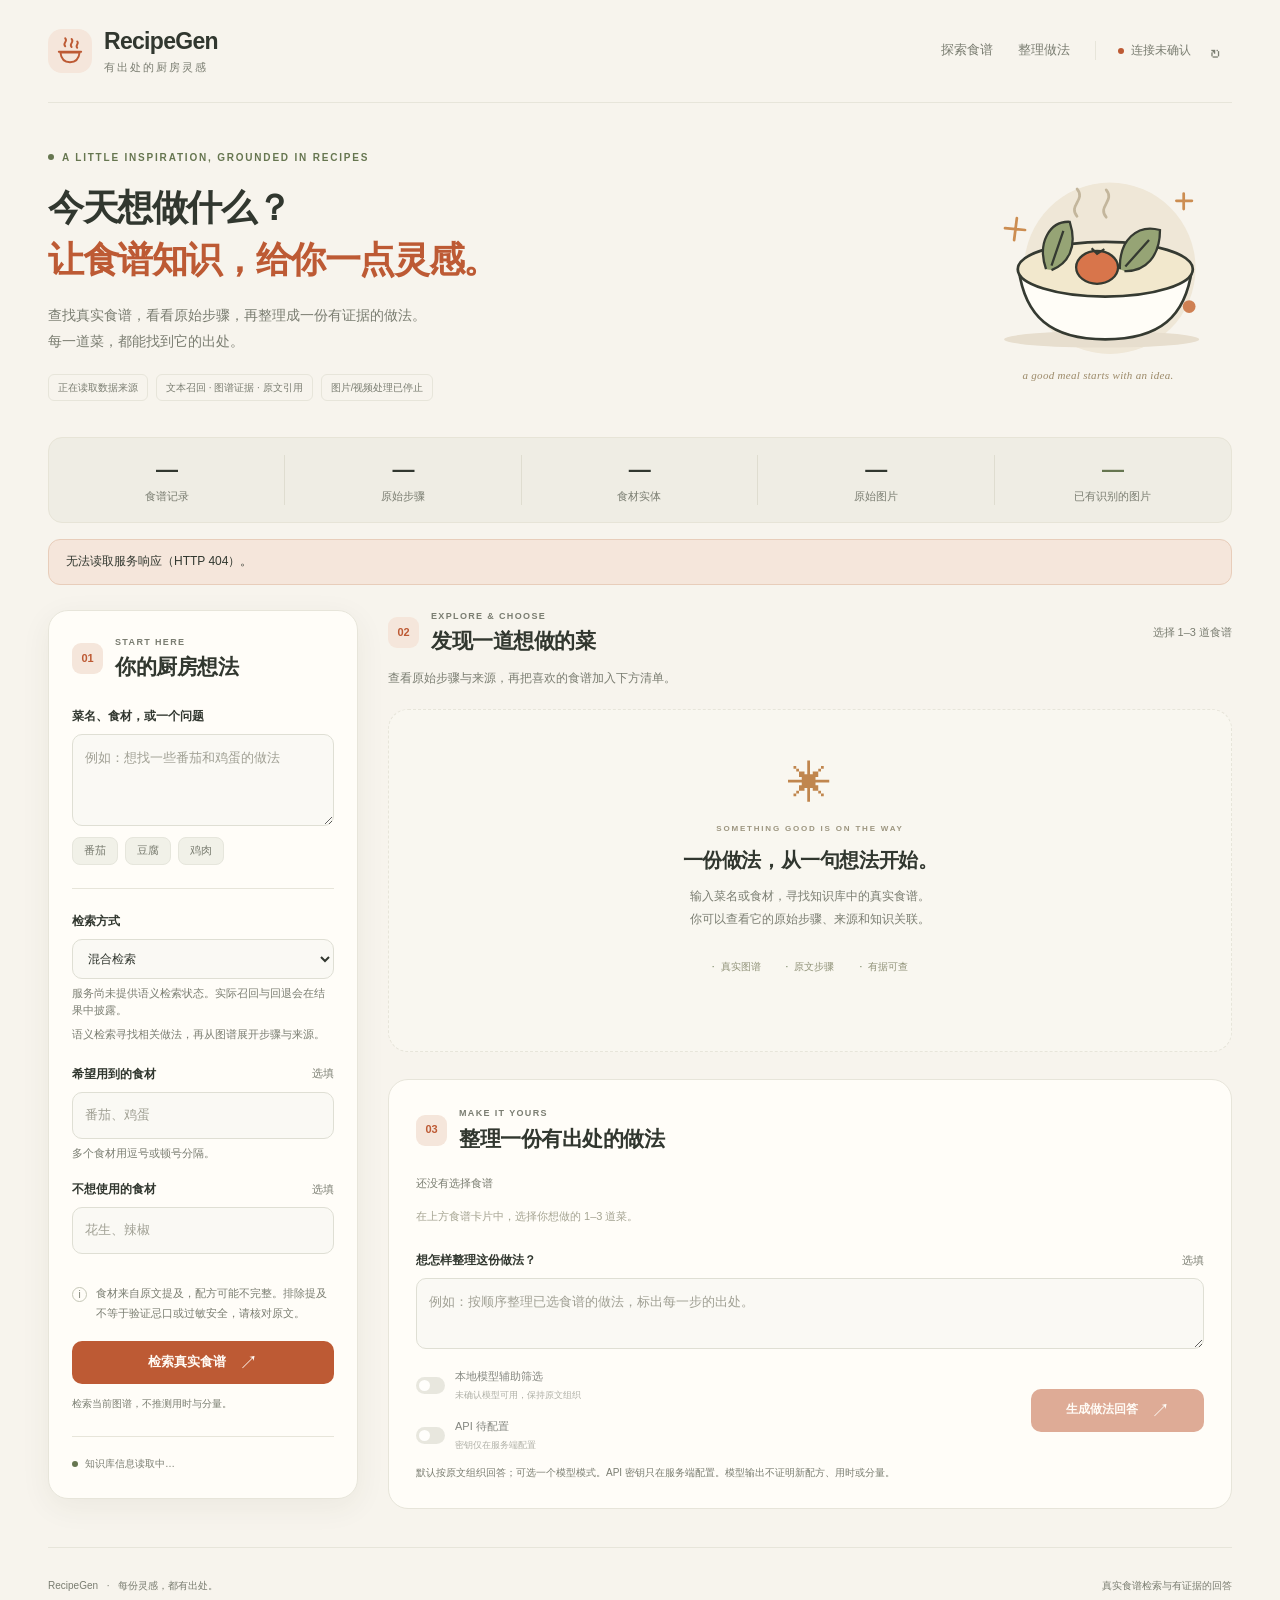
==== static/index.html @ ae80490a "feat: publish RecipeGen browser interface" ====
<!doctype html>
<html lang="zh-CN">
<head>
  <meta charset="UTF-8"><meta name="viewport" content="width=device-width, initial-scale=1.0"><meta name="theme-color" content="#f7f4ed">
  <title>RecipeGen · 有出处的厨房灵感</title><link rel="stylesheet" href="/static/style.css"><script src="/static/app.js" defer></script>
</head>
<body>
<div class="app-shell">
  <header class="site-header">
    <a class="brand" href="/" aria-label="RecipeGen 首页"><span class="brand-mark" aria-hidden="true"><svg viewBox="0 0 40 40"><path d="M8 22h24c-1 8-5 12-12 12S9 30 8 22Z"/><path d="M6 21h28M14 14c-4-4 4-6 0-10M22 15c-4-4 4-6 0-10M29 16c-3-3 3-5 0-8"/></svg></span><span>RecipeGen<small>有出处的厨房灵感</small></span></a>
    <nav class="header-actions" aria-label="页面导航"><a href="#workspace">探索食谱</a><a href="#generation-panel">整理做法</a><span class="connection"><i id="service-dot"></i><span id="service-label">正在连接图谱</span></span><button type="button" id="refresh-status" class="icon-button" aria-label="刷新知识库信息" title="刷新知识库信息">↻</button></nav>
  </header>
  <main>
    <section class="hero" aria-labelledby="page-title">
      <div class="hero-copy"><p class="eyebrow"><span></span> A LITTLE INSPIRATION, GROUNDED IN RECIPES</p><h1 id="page-title">今天想做什么？<br><span>让食谱知识，给你一点灵感。</span></h1><p class="hero-description">查找真实食谱，看看原始步骤，再整理成一份有证据的做法。<br class="desktop-break">每一道菜，都能找到它的出处。</p><div class="hero-tags"><span id="dataset-label">正在读取数据来源</span><span>文本召回 · 图谱证据 · 原文引用</span><span>图片/视频处理已停止</span></div></div>
      <div class="hero-art" aria-hidden="true"><svg viewBox="0 0 290 215"><circle cx="158" cy="110" r="94" fill="#efe7d7"/><ellipse cx="149" cy="188" rx="107" ry="9" fill="#e7dece"/><path d="M58 111h190c-7 52-35 77-95 77s-88-25-95-77Z" fill="#fffdf7" stroke="#353a31" stroke-width="3"/><ellipse cx="153" cy="111" rx="96" ry="30" fill="#f2e8cd" stroke="#353a31" stroke-width="3"/><path d="M88 111c-10-29 4-53 26-52 9 28-2 46-20 53M169 111c-1-32 19-50 44-43 0 29-16 46-39 45" fill="#96a475" stroke="#353a31" stroke-width="2.5"/><path d="m94 107 13-38m68 39 26-29" stroke="#353a31" stroke-width="2.5" fill="none"/><ellipse cx="144" cy="109" rx="23" ry="18" fill="#d8754b" stroke="#353a31" stroke-width="2.5"/><path d="m138 88 6 6 8-5" fill="none" stroke="#353a31" stroke-width="2.5"/><path d="M122 53c-10-12 10-18 0-30M154 54c-10-12 10-18 0-30" fill="none" stroke="#c3b69c" stroke-width="3" stroke-linecap="round"/><path d="m43 66 22 2m-9-13-3 24m186-51v17m-8-9h17" stroke="#cc8d51" stroke-width="3" stroke-linecap="round"/><circle cx="245" cy="152" r="7" fill="#cf8053"/></svg><span class="art-note">a good meal starts with an idea.</span></div>
    </section>
    <section class="stats-strip" aria-label="当前真实知识库规模"><div><strong id="stat-recipes">—</strong><span>食谱记录</span></div><div><strong id="stat-steps">—</strong><span>原始步骤</span></div><div><strong id="stat-ingredients">—</strong><span>食材实体</span></div><div><strong id="stat-images">—</strong><span>原始图片</span></div><div class="recognition-stat"><strong id="stat-recognized">—</strong><span>已有识别的图片</span></div></section>
    <div class="system-notice" id="system-notice" hidden role="status"></div>
    <div class="workspace" id="workspace">
      <aside class="search-panel panel"><div class="section-heading"><span class="step-number">01</span><div><p class="eyebrow">START HERE</p><h2>你的厨房想法</h2></div></div>
        <form id="search-form"><label class="field-label" for="search-question">菜名、食材，或一个问题</label><textarea id="search-question" rows="3" maxlength="500" placeholder="例如：想找一些番茄和鸡蛋的做法"></textarea><div class="presets" aria-label="填入一个检索示例"><button type="button" data-query="番茄" data-ingredients="番茄" class="preset">番茄</button><button type="button" data-query="豆腐" data-ingredients="豆腐" class="preset">豆腐</button><button type="button" data-query="鸡肉" data-ingredients="鸡肉" class="preset">鸡肉</button></div><div class="form-divider"></div>
          <div class="retrieval-choice"><label class="field-label" for="retrieval-mode">检索方式</label><select id="retrieval-mode" aria-describedby="retrieval-capability"><option value="hybrid" selected>混合检索</option><option value="semantic">语义检索</option><option value="keyword">关键词检索</option></select><p id="retrieval-capability" class="field-help">正在读取文本检索能力…</p><p class="field-help">语义检索寻找相关做法，再从图谱展开步骤与来源。</p></div>
          <div class="field-group"><label class="field-label" for="ingredients">希望用到的食材 <span>选填</span></label><input id="ingredients" type="text" maxlength="400" placeholder="番茄、鸡蛋"><p class="field-help">多个食材用逗号或顿号分隔。</p></div><div class="field-group"><label class="field-label" for="excluded-ingredients">不想使用的食材 <span>选填</span></label><input id="excluded-ingredients" type="text" maxlength="400" placeholder="花生、辣椒"></div><div class="honesty-note"><span aria-hidden="true">i</span><p>食材来自原文提及，配方可能不完整。排除提及不等于验证忌口或过敏安全，请核对原文。</p></div><button type="submit" id="search-button" class="primary-button"><span id="search-button-label">检索真实食谱</span><span class="button-arrow" aria-hidden="true">↗</span><span class="spinner" hidden></span></button><p class="form-footnote">检索当前图谱，不推测用时与分量。</p>
        </form><div class="source-note"><span class="tiny-dot"></span><p id="source-note">知识库信息读取中…</p></div>
      </aside>
      <div class="results-column">
        <section class="search-results" id="search-results" aria-labelledby="results-title" aria-busy="false"><div class="results-heading"><div class="section-heading"><span class="step-number">02</span><div><p class="eyebrow">EXPLORE & CHOOSE</p><h2 id="results-title">发现一道想做的菜</h2></div></div><span class="result-count" id="result-count">选择 1–3 道食谱</span></div><p class="results-description" id="results-description">查看原始步骤与来源，再把喜欢的食谱加入下方清单。</p><section id="retrieval-summary" class="retrieval-summary" aria-label="本次实际检索情况" hidden><div id="retrieval-badges" class="badges"></div><p id="retrieval-description"></p><details class="retrieval-details"><summary>检索过程与证据范围</summary><ol id="retrieval-trace" class="trace-list"></ol><p id="retrieval-disclosure" class="generation-disclosure"></p></details></section><div id="search-error" class="error-banner" hidden role="alert"></div><div id="search-loading" class="loading-panel panel" hidden role="status"><span class="loading-ring" aria-hidden="true"></span><div><h3>正在检索真实图谱</h3><p>读取食谱、原始步骤与来源…</p></div></div><div id="empty-state" class="empty-state panel"><span class="empty-symbol" aria-hidden="true">✳</span><p class="eyebrow">SOMETHING GOOD IS ON THE WAY</p><h3>一份做法，从一句想法开始。</h3><p>输入菜名或食材，寻找知识库中的真实食谱。<br>你可以查看它的原始步骤、来源和知识关联。</p><div class="empty-benefits"><span>真实图谱</span><span>原文步骤</span><span>有据可查</span></div></div><div class="recipe-grid" id="recipe-grid"></div><div class="search-limitations" id="search-limitations" hidden></div></section>
        <section class="generation-panel panel" id="generation-panel" aria-labelledby="generation-title"><div class="section-heading"><span class="step-number">03</span><div><p class="eyebrow">MAKE IT YOURS</p><h2 id="generation-title">整理一份有出处的做法</h2></div></div><div class="selection-header"><span id="selection-label">还没有选择食谱</span><button id="clear-selection" type="button" class="text-button" hidden>清空选择</button></div><div id="selected-recipes" class="selected-recipes"></div>
          <form id="generate-form"><label class="field-label" for="generation-question">想怎样整理这份做法？ <span>选填</span></label><textarea id="generation-question" rows="2" maxlength="500" placeholder="例如：按顺序整理已选食谱的做法，标出每一步的出处。"></textarea><div class="generation-controls"><div class="generation-modes"><label class="model-toggle" for="local-model"><input type="checkbox" id="local-model" disabled><span class="toggle-track" aria-hidden="true"></span><span><strong>本地模型辅助筛选</strong><small id="model-description">正在检查可用性</small></span></label><label class="model-toggle" for="api-model"><input type="checkbox" id="api-model" disabled><span class="toggle-track" aria-hidden="true"></span><span><strong id="api-model-label">API 待配置</strong><small id="api-model-description">密钥仅在服务端配置</small></span></label></div><button class="primary-button generate-button" id="generate-button" type="submit" disabled><span id="generate-button-label">生成做法回答</span><span class="button-arrow" aria-hidden="true">↗</span><span class="spinner" hidden></span></button></div><p class="form-footnote">默认按原文组织回答；可选一个模型模式。API 密钥只在服务端配置。模型输出不证明新配方、用时或分量。</p></form><div class="error-banner" id="generation-error" role="alert" hidden></div>
          <div class="answer-wrap" id="answer-wrap" hidden aria-live="polite" aria-busy="false"><div class="answer-topline"><span class="answer-kicker">你的做法回答</span><div id="generation-badges" class="badges"></div></div><section id="generation-retrieval-summary" class="retrieval-summary" aria-label="本次生成的实际检索情况" hidden><strong class="retrieval-context">本次生成的检索</strong><div id="generation-retrieval-badges" class="badges"></div><p id="generation-retrieval-description"></p><details class="retrieval-details"><summary>本次生成的检索过程与证据范围</summary><ol id="generation-retrieval-trace" class="trace-list"></ol><p id="generation-retrieval-disclosure" class="generation-disclosure"></p></details></section><div id="answer-text" class="answer-text"></div><p class="answer-boundary">食材提及可能不完整。程序校验针对输出结构和来源，不等同于饮食约束或完整配方已验证。</p><details class="answer-detail" open><summary>回答依据 <span id="evidence-count"></span></summary><div id="evidence-list" class="evidence-list"></div></details><details class="answer-detail"><summary>生成过程与校验</summary><div id="validation-list" class="validation-list"></div><ol id="trace-list" class="trace-list"></ol><div id="generation-disclosure" class="generation-disclosure"></div></details></div>
        </section>
      </div>
    </div>
  </main><footer class="site-footer"><p>RecipeGen <span>·</span> 每份灵感，都有出处。</p><p id="footer-status">真实食谱检索与有证据的回答</p></footer>
</div>
<dialog id="recipe-dialog" class="recipe-dialog" aria-labelledby="detail-title"><div class="dialog-header"><div><p class="eyebrow">THE ORIGINAL RECIPE</p><h2 id="detail-title">食谱详情</h2></div><button id="close-detail" class="icon-button" type="button" aria-label="关闭食谱详情">×</button></div><div id="detail-loading" class="detail-loading" role="status">正在读取原始步骤与来源…</div><div id="detail-error" class="error-banner" role="alert" hidden></div><div id="detail-body" class="detail-body" hidden></div><section id="graph-section" class="graph-section" hidden aria-labelledby="graph-title"><div class="graph-heading"><div><p class="eyebrow">CONNECTED KNOWLEDGE</p><h3 id="graph-title">这道菜的知识关联</h3></div><span>点击节点查看细节</span></div><div id="graph-status" class="field-help" role="status"></div><div id="graph-canvas" class="graph-canvas"></div><div class="graph-legend"><span><i class="recipe-color"></i>食谱</span><span><i class="ingredient-color"></i>食材</span><span><i class="step-color"></i>步骤</span><span><i class="source-color"></i>来源 / 媒体</span></div><div id="graph-node-detail" class="graph-node-detail" aria-live="polite">选择一个节点，查看它的名称与关联。</div></section><div class="dialog-footer"><span>用时与分量以原记录为准，缺失时不推测。</span><button id="detail-select" class="primary-button" type="button" disabled>选择这道食谱</button></div></dialog>
<div id="toast" class="toast" role="status" aria-live="polite" hidden></div>
</body></html>
---- static/style.css ----
@charset "UTF-8";
:root{--paper:#f7f4ed;--surface:#fffdf8;--ink:#31372f;--muted:#7a7d71;--line:#e7e5da;--accent:#bd5a34;--accent-dark:#9c4325;--accent-light:#f5e6db;--sage:#667650;--sage-light:#eaf0e2;--shadow:0 8px 30px #423e2410;--radius:20px}
*{box-sizing:border-box}html{scroll-behavior:smooth;scroll-padding-top:24px}body{margin:0;background:var(--paper);color:var(--ink);font:15px/1.6 -apple-system,BlinkMacSystemFont,"Segoe UI","PingFang SC","Microsoft YaHei",sans-serif}button,input,textarea,select{font:inherit}button,a,input,textarea,select,summary{-webkit-tap-highlight-color:transparent}button{cursor:pointer;border:0}button:disabled{cursor:not-allowed;opacity:.5}a{color:inherit}button:focus-visible,a:focus-visible,input:focus-visible,textarea:focus-visible,select:focus-visible,summary:focus-visible,[role=button]:focus-visible{outline:3px solid #bb683b80;outline-offset:4px}[hidden]{display:none!important}h1,h2,h3,p{margin:0}h2{font-size:21px;line-height:1.4;letter-spacing:-.5px}h3{font-size:18px;line-height:1.4}svg{display:block;width:100%;height:100%}.app-shell{max-width:1280px;padding:0 48px;margin:auto}
.site-header{display:flex;align-items:center;justify-content:space-between;padding:27px 0;border-bottom:1px solid var(--line)}.brand{display:flex;align-items:center;gap:12px;text-decoration:none;font-size:23px;font-weight:730;letter-spacing:-.7px;line-height:1.25}.brand small{display:block;font-size:11px;letter-spacing:2px;font-weight:500;color:var(--muted);margin-top:5px}.brand-mark{display:block;width:44px;height:44px;background:var(--accent-light);border-radius:14px;padding:6px}.brand-mark path{fill:none;stroke:var(--accent);stroke-width:2.4;stroke-linecap:round;stroke-linejoin:round}.header-actions{display:flex;align-items:center;gap:25px;font-size:13px}.header-actions>a{text-decoration:none;color:var(--muted)}.header-actions>a:hover{color:var(--accent)}.connection{display:flex;align-items:center;gap:7px;padding-left:22px;border-left:1px solid var(--line);font-size:12px;color:var(--muted)}.connection i,.tiny-dot{width:6px;height:6px;display:inline-block;border-radius:50%;background:#aaa}.connection i.ready,.tiny-dot{background:var(--sage)}.connection i.error{background:var(--accent)}.icon-button{width:34px;height:34px;border-radius:50%;background:transparent;color:var(--muted);font-size:23px;display:grid;place-items:center}.icon-button:hover{background:var(--accent-light);color:var(--accent)}.header-actions .icon-button{margin-left:-18px;font-size:21px}
.hero{display:flex;align-items:center;justify-content:space-between;padding:47px 0 36px;gap:30px}.eyebrow{font-size:10px;letter-spacing:1.8px;color:var(--muted);font-weight:650;line-height:1.5}.hero .eyebrow{display:flex;align-items:center;gap:8px;color:var(--sage);font-size:10px}.hero .eyebrow span{display:inline-block;width:6px;height:6px;border-radius:50%;background:var(--sage)}h1{margin:17px 0 16px;font-size:36px;line-height:1.45;letter-spacing:-1.4px;font-weight:690}h1 span{color:var(--accent)}.hero-description{font-size:14px;color:var(--muted);line-height:1.9}.hero-tags{display:flex;flex-wrap:wrap;gap:8px;margin-top:19px}.hero-tags span{font-size:10px;line-height:1.5;color:var(--muted);padding:5px 9px;border:1px solid var(--line);border-radius:6px}.hero-art{width:268px;flex-shrink:0;padding-top:2px}.hero-art svg{height:196px}.art-note{display:block;text-align:center;font-size:11px;font-style:italic;font-family:Georgia,serif;color:#9c8a69;letter-spacing:.3px;margin-top:3px}.stats-strip{display:grid;grid-template-columns:repeat(5,1fr);background:#efede4;border:1px solid #e7e4d7;border-radius:14px;padding:17px 0;margin-bottom:31px}.stats-strip>div{display:flex;flex-direction:column;align-items:center;border-right:1px solid #dfddd0;gap:2px}.stats-strip>div:last-child{border:0}.stats-strip strong{font-size:22px;letter-spacing:-.6px;font-variant-numeric:tabular-nums;font-weight:660;line-height:1.4}.stats-strip span{font-size:11px;color:var(--muted)}.stats-strip .recognition-stat strong{color:var(--sage)}.system-notice{padding:12px 17px;background:var(--accent-light);border:1px solid #e8cdba;border-radius:12px;font-size:12px;margin:-15px 0 25px}
.workspace{display:grid;grid-template-columns:310px minmax(0,1fr);gap:30px;align-items:start}.panel{background:var(--surface);border:1px solid var(--line);border-radius:var(--radius);box-shadow:var(--shadow)}.search-panel{padding:25px 23px;position:sticky;top:22px}.section-heading{display:flex;align-items:center;gap:12px}.section-heading .eyebrow{font-size:9px;letter-spacing:1.35px;margin-bottom:3px}.step-number{display:grid;place-items:center;flex-shrink:0;width:31px;height:31px;font-size:11px;color:var(--accent);background:var(--accent-light);border-radius:9px;font-weight:650}.search-panel .section-heading{margin-bottom:25px}.field-label{display:flex;justify-content:space-between;align-items:center;font-size:12px;font-weight:600;margin-bottom:8px;gap:8px}.field-label>span{font-weight:400;color:var(--muted);font-size:11px}textarea,input[type=text]{width:100%;background:#faf9f4;border:1px solid #dfdfd4;border-radius:10px;color:var(--ink);padding:12px;outline:none;transition:border-color .2s,box-shadow .2s;font-size:13px}textarea{resize:vertical;min-height:70px;display:block;line-height:1.7}textarea:focus,input[type=text]:focus{border-color:#c0875e;box-shadow:0 0 0 3px #c0875e14}textarea::placeholder,input::placeholder{color:#a0a094}.presets{display:flex;gap:7px;margin:11px 0 2px}.preset{background:#f1f1e8;border:1px solid #e6e6dc;border-radius:8px;color:var(--muted);font-size:11px;padding:4px 11px}.preset:hover{background:var(--sage-light);color:var(--sage);border-color:#d5ddca}.form-divider{height:1px;background:var(--line);margin:23px 0}.field-group{margin-bottom:18px}.field-help{font-size:11px;color:var(--muted);line-height:1.6;margin-top:6px}.honesty-note{display:flex;gap:9px;padding:12px 0 17px;font-size:11px;color:var(--muted);line-height:1.8}.honesty-note>span{display:grid;place-items:center;flex-shrink:0;border:1px solid #c5c7b7;border-radius:50%;width:15px;height:15px;line-height:1;margin-top:3px;font-size:10px}.primary-button{display:flex;align-items:center;justify-content:center;gap:13px;min-height:43px;border-radius:10px;background:var(--accent);color:#fffaf4;font-size:13px;font-weight:600;padding:10px 18px;transition:background .15s,transform .15s}.primary-button:hover:not(:disabled){background:var(--accent-dark);transform:translateY(-1px)}#search-button{width:100%}.button-arrow{font-size:19px;font-weight:400;line-height:1}.form-footnote{font-size:10px;color:var(--muted);line-height:1.75;margin-top:11px}.source-note{border-top:1px solid var(--line);padding-top:18px;margin-top:24px;display:flex;align-items:flex-start;gap:7px}.source-note .tiny-dot{margin-top:6px;flex-shrink:0}.source-note p{font-size:10px;color:var(--muted);line-height:1.8;overflow-wrap:anywhere;white-space:pre-line}
.results-column{min-width:0}.results-heading{display:flex;justify-content:space-between;align-items:center;gap:15px;margin:0 0 12px}.result-count{font-size:11px;color:var(--muted);white-space:nowrap}.results-description{font-size:12px;color:var(--muted);margin-bottom:20px;line-height:1.8}.empty-state{text-align:center;padding:52px 22px 44px;box-shadow:none;border-style:dashed;background:#f9f7f0;min-height:343px}.empty-symbol{font-size:44px;color:#c0864e;display:block;margin-bottom:17px;line-height:1}.empty-state .eyebrow{font-size:8px;letter-spacing:1.8px;color:#9c957f}.empty-state h3{margin:11px 0;font-size:20px;font-weight:600;letter-spacing:-.4px}.empty-state>p:not(.eyebrow){font-size:12px;color:var(--muted);line-height:1.9}.empty-benefits{display:flex;justify-content:center;gap:25px;margin-top:28px;font-size:10px;color:#909278}.empty-benefits span:before{content:"·";margin-right:6px;color:var(--sage)}.loading-panel{display:flex;gap:19px;align-items:center;padding:34px;margin-bottom:17px}.loading-panel h3{font-size:16px;margin-bottom:6px}.loading-panel p{font-size:12px;color:var(--muted)}.spinner{width:16px;height:16px;border:2px solid #ffffff50;border-top-color:white;border-radius:50%;animation:spin .9s linear infinite;flex-shrink:0}.loading-ring{width:28px;height:28px;border:2px solid #e6d9c9;border-top-color:var(--accent);border-radius:50%;animation:spin .9s linear infinite;flex-shrink:0}@keyframes spin{to{transform:rotate(360deg)}}.error-banner{background:#faece4;border:1px solid #e9cabc;color:#a1482d;border-radius:10px;padding:12px 15px;font-size:12px;line-height:1.8;margin:12px 0;overflow-wrap:anywhere}
.recipe-grid{display:grid;grid-template-columns:repeat(2,minmax(0,1fr));gap:16px}.recipe-card{padding:21px;position:relative;box-shadow:none;display:flex;flex-direction:column;transition:border-color .2s,box-shadow .2s;min-width:0}.recipe-card:hover{border-color:#d4bfa7;box-shadow:var(--shadow)}.recipe-card.selected{border-color:var(--accent);background:#fffcf5;box-shadow:0 0 0 1px var(--accent)}.card-topline{display:flex;justify-content:space-between;align-items:center;margin-bottom:13px;gap:8px}.card-index{font-size:10px;letter-spacing:1px;color:#9d9e8c}.card-source{font-size:9px;color:var(--sage);background:var(--sage-light);padding:3px 7px;border-radius:5px;white-space:nowrap}.recipe-card h3{font-size:17px;font-weight:600;line-height:1.5;letter-spacing:-.35px;margin-bottom:8px;overflow-wrap:anywhere}.recipe-meta{font-size:10px;color:#979a88;display:flex;flex-wrap:wrap;gap:4px 11px;margin-bottom:18px}.mention-label{font-size:10px;color:var(--muted);margin-bottom:6px}.ingredient-chips{display:flex;flex-wrap:wrap;gap:5px;min-height:29px;margin-bottom:16px}.ingredient-chip{font-size:10px;border:1px solid #e0e4d6;color:#667650;background:#f1f4eb;padding:3px 7px;border-radius:6px;max-width:100%;overflow-wrap:anywhere}.card-media{font-size:10px;color:var(--muted);border-top:1px solid var(--line);padding-top:12px;margin-top:auto;line-height:1.8;display:flex;flex-wrap:wrap;gap:4px 10px}.card-actions{display:flex;gap:9px;align-items:center;justify-content:space-between;margin-top:14px}.card-view-button{background:transparent;padding:4px 0;color:var(--accent);font-size:11px;font-weight:600;text-align:left}.select-button{background:#f1eee5;border:1px solid #e0ddce;border-radius:8px;padding:6px 10px;color:#777963;font-size:10px;white-space:nowrap}.select-button[aria-pressed=true]{color:var(--accent);background:var(--accent-light);border-color:#e6c3ad}.search-limitations{margin-top:13px;font-size:10px;color:var(--muted);line-height:1.8}
.generation-panel{margin-top:27px;padding:27px;box-shadow:none}.generation-panel .section-heading{margin-bottom:22px}.selection-header{display:flex;align-items:center;justify-content:space-between;margin-bottom:10px;font-size:11px;color:var(--muted)}.text-button{background:transparent;color:var(--accent);padding:0;font-size:11px}.selected-recipes{display:flex;flex-wrap:wrap;gap:8px;margin-bottom:21px;min-height:20px}.selected-chip{display:flex;align-items:center;gap:8px;max-width:100%;border-radius:8px;background:var(--accent-light);color:#965332;font-size:11px;padding:5px 9px}.selected-chip>span{overflow:hidden;text-overflow:ellipsis;white-space:nowrap}.selected-chip button{background:transparent;color:inherit;flex-shrink:0;font-size:15px;line-height:1;padding:3px}.selection-empty{font-size:11px;color:#a5a492;padding:5px 0}.generation-controls{display:flex;justify-content:space-between;align-items:center;gap:18px;margin-top:19px}.model-toggle{display:flex;align-items:center;gap:10px;font-size:11px;cursor:pointer;position:relative;min-width:0}.model-toggle input{position:absolute;opacity:0;width:30px;height:20px;left:0;margin:0}.model-toggle strong{font-weight:500;display:block}.model-toggle small{display:block;font-size:9px;color:var(--muted);margin-top:3px}.toggle-track{pointer-events:none;width:29px;height:17px;flex-shrink:0;background:#d9d9ce;border-radius:15px;padding:3px;position:relative}.toggle-track:after{content:"";display:block;width:11px;height:11px;border-radius:50%;background:#fff;transition:transform .2s}.model-toggle input:checked+.toggle-track{background:var(--accent)}.model-toggle input:checked+.toggle-track:after{transform:translateX(12px)}.model-toggle input:focus-visible+.toggle-track{outline:3px solid #bb683b80;outline-offset:3px}.model-toggle input:disabled~span{opacity:.6}.generate-button{min-width:173px;font-size:12px;padding:10px 16px}.answer-wrap{border-top:1px solid var(--line);padding-top:25px;margin-top:25px}.answer-topline{display:flex;justify-content:space-between;align-items:flex-start;gap:15px;margin-bottom:17px}.answer-kicker{font-size:13px;font-weight:650;padding-top:2px}.badges{display:flex;flex-wrap:wrap;gap:5px;justify-content:flex-end}.badge{display:inline-block;padding:3px 7px;border-radius:5px;font-size:9px;background:var(--sage-light);color:var(--sage);line-height:1.5}.badge.neutral{background:#f1eee5;color:var(--muted)}.badge.warning{background:var(--accent-light);color:var(--accent)}.answer-text{white-space:pre-wrap;overflow-wrap:anywhere;font-size:13px;line-height:1.95}.answer-boundary{font-size:10px;line-height:1.8;color:var(--muted);background:#f4f3eb;border-radius:8px;padding:11px 13px;margin:17px 0 21px}.answer-detail{border-top:1px solid var(--line);padding:14px 0}.answer-detail:last-child{padding-bottom:0}.answer-detail summary{font-size:11px;cursor:pointer;font-weight:600}.answer-detail summary span{font-weight:400;color:var(--muted);margin-left:6px}.evidence-list{display:grid;gap:10px;padding-top:13px}.evidence-item{border-left:2px solid #ddc6a8;padding-left:12px;min-width:0}.evidence-item h4{font-size:10px;line-height:1.7;margin:0 0 3px;color:var(--muted);font-weight:500}.evidence-item p{font-size:11px;line-height:1.8;overflow-wrap:anywhere}.source-link{font-size:10px;color:var(--accent);text-decoration:underline;text-underline-offset:3px;overflow-wrap:anywhere}.validation-list{display:flex;flex-wrap:wrap;gap:5px;padding-top:13px}.trace-list{padding:12px 0 0 20px;font-size:10px;color:var(--muted);line-height:2;margin:0}.trace-list li span{float:right;font-variant-numeric:tabular-nums}.generation-disclosure{font-size:10px;line-height:1.9;color:var(--muted);margin-top:12px;white-space:pre-wrap;overflow-wrap:anywhere}.site-footer{display:flex;justify-content:space-between;gap:20px;padding:30px 0;margin-top:38px;border-top:1px solid var(--line);font-size:10px;color:var(--muted)}.site-footer span{margin:0 6px}
.recipe-dialog{border:1px solid var(--line);border-radius:22px;background:var(--surface);color:var(--ink);width:min(820px,calc(100% - 40px));max-height:90vh;padding:0;box-shadow:0 24px 90px #252b2940}.recipe-dialog::backdrop{background:#333b305f;backdrop-filter:blur(4px)}.dialog-header{display:flex;align-items:flex-start;justify-content:space-between;gap:18px;padding:26px 30px 21px;border-bottom:1px solid var(--line);position:sticky;top:0;background:var(--surface);z-index:2}.dialog-header h2{margin-top:6px;font-size:25px;overflow-wrap:anywhere;line-height:1.45}.dialog-header .icon-button{background:#f1eee5;flex-shrink:0}.detail-loading{padding:30px;color:var(--muted);font-size:13px}.recipe-dialog>.error-banner{margin:22px 30px}.detail-body{padding:25px 30px}.detail-section{margin-top:25px}.detail-section:first-child{margin-top:0}.detail-section h3{font-size:14px;margin-bottom:12px}.detail-section .ingredient-chips{margin-bottom:10px}.detail-warning{font-size:11px;color:var(--muted);margin-top:5px;line-height:1.8}.original-steps{margin:0;padding:0;list-style:none;display:grid;gap:15px}.original-step{display:grid;grid-template-columns:25px minmax(0,1fr);gap:12px;font-size:13px;line-height:1.9}.original-step>span{color:var(--accent);background:var(--accent-light);border-radius:7px;width:25px;height:25px;display:grid;place-items:center;font-size:10px;margin-top:3px}.original-step p{overflow-wrap:anywhere;white-space:pre-wrap}.step-source{font-size:9px;line-height:1.7;color:var(--muted);overflow-wrap:anywhere;margin-top:5px}.source-list{display:grid;gap:10px}.source-record{padding:12px 14px;background:#f6f4ed;border-radius:10px;min-width:0;font-size:11px}.source-record .source-link{display:block;margin-top:6px}.source-record .mono{display:block;font-size:9px;color:var(--muted);margin-top:4px;overflow-wrap:anywhere}.mono{font-family:ui-monospace,SFMono-Regular,Consolas,monospace}.visual-observations{display:grid;grid-template-columns:repeat(2,minmax(0,1fr));gap:11px}.observation-card{border:1px solid var(--line);border-radius:12px;padding:14px;font-size:11px;min-width:0}.observation-card>.badge{margin-bottom:8px}.observation-card p{line-height:1.9;overflow-wrap:anywhere}.observation-card .observation-meta{font-size:9px;color:var(--muted);line-height:1.8;margin-top:10px;overflow-wrap:anywhere;white-space:pre-line}
.graph-section{margin:0 30px 27px;border:1px solid var(--line);background:#f9f8f2;border-radius:14px;padding:18px}.graph-heading{display:flex;align-items:center;justify-content:space-between;gap:12px}.graph-heading h3{font-size:14px;margin-top:3px}.graph-heading>span{font-size:9px;color:var(--muted)}.graph-canvas{margin-top:10px;width:100%;min-height:260px;overflow:hidden;border-radius:10px}.graph-canvas svg{height:auto;max-height:330px}.graph-edge{stroke:#d4d7c8;stroke-width:1.1}.graph-edge.active{stroke:var(--accent);stroke-width:1.8}.graph-node{cursor:pointer;outline:none}.graph-node circle{stroke:var(--surface);stroke-width:2;transition:stroke-width .15s}.graph-node.active circle,.graph-node:focus-visible circle{stroke:var(--accent);stroke-width:3}.graph-node text{font-size:9px;fill:var(--ink);paint-order:stroke;stroke:#f9f8f2;stroke-width:3px;stroke-linejoin:round}.graph-legend{display:flex;justify-content:center;flex-wrap:wrap;gap:15px;font-size:9px;color:var(--muted);margin:6px 0 15px}.graph-legend span{display:flex;gap:5px;align-items:center}.graph-legend i{width:7px;height:7px;border-radius:50%;background:#aeb7b4}.graph-legend .recipe-color{background:#bd5a34}.graph-legend .ingredient-color{background:#839667}.graph-legend .step-color{background:#d2af73}.graph-legend .source-color{background:#92a6af}.graph-node-detail{border-top:1px solid var(--line);padding-top:12px;font-size:10px;color:var(--muted);line-height:1.8;overflow-wrap:anywhere;white-space:pre-wrap}.dialog-footer{display:flex;align-items:center;justify-content:space-between;gap:15px;padding:18px 30px;background:#f5f2e9;border-top:1px solid var(--line);position:sticky;bottom:0;z-index:2}.dialog-footer>span{font-size:10px;color:var(--muted)}.dialog-footer .primary-button{font-size:11px;min-height:36px;flex-shrink:0}.toast{position:fixed;bottom:28px;left:50%;transform:translateX(-50%);max-width:calc(100vw - 32px);background:#353b31;color:#fffdf5;border-radius:12px;padding:11px 19px;box-shadow:0 5px 22px #0002;z-index:20;font-size:12px;text-align:center}
@media(min-width:1400px){.app-shell{max-width:1330px;padding:0 62px}.workspace{grid-template-columns:320px minmax(0,1fr);gap:36px}.hero{padding-top:52px;padding-bottom:42px}.hero-art{width:286px}.hero-art svg{height:209px}}
@media(max-width:1000px){.app-shell{padding:0 28px}.workspace{grid-template-columns:280px minmax(0,1fr);gap:22px}.search-panel{padding:23px 20px}.recipe-grid{grid-template-columns:1fr}.hero h1{font-size:31px}.hero-art{width:222px}.hero-art svg{height:165px}.generation-panel{padding:23px}.generation-controls{flex-direction:column;align-items:stretch}.generate-button{margin-top:3px}.header-actions{gap:17px}.header-actions .connection{padding-left:17px}}
@media(max-width:760px){.app-shell{padding:0 20px}.site-header{padding:21px 0}.brand{font-size:21px}.brand-mark{width:40px;height:40px}.header-actions>a{display:none}.connection{border:0;padding-left:0!important;font-size:10px}.header-actions .icon-button{margin-left:-10px}.hero{padding:33px 0 26px;gap:16px}.hero h1{font-size:29px;line-height:1.5;margin-top:13px;letter-spacing:-1px}.hero-description{font-size:12px}.hero-art{width:175px}.hero-art svg{height:132px}.art-note{font-size:8px}.hero .eyebrow{font-size:8px;letter-spacing:1.3px}.hero-tags span{font-size:9px}.stats-strip{margin-bottom:25px;padding:15px 0}.stats-strip strong{font-size:18px}.stats-strip span{font-size:9px}.workspace{display:block}.search-panel{position:static;margin-bottom:30px;padding:24px}.search-panel .section-heading{margin-bottom:21px}.search-panel .source-note{margin-top:20px}.recipe-grid{grid-template-columns:repeat(2,minmax(0,1fr));gap:12px}.recipe-card{padding:18px}.generation-controls{flex-direction:row;align-items:center}.site-footer{margin-top:28px;padding:23px 0;font-size:9px}.results-description{font-size:11px}.generation-panel{padding:24px}.visual-observations{grid-template-columns:1fr}}
@media(max-width:520px){.app-shell{padding:0 17px}.brand small{font-size:9px;letter-spacing:1.5px}.hero{position:relative}.hero-copy{width:100%}.hero-art{display:none}.hero h1{font-size:27px}.hero .eyebrow{font-size:7px;letter-spacing:1.5px}.hero-tags{gap:5px;margin-top:16px}.hero-tags span{font-size:8px;padding:4px 6px}.stats-strip strong{font-size:17px}.stats-strip span{font-size:8px}.stats-strip{padding:14px 0;border-radius:12px}.search-panel{padding:23px}.results-heading{gap:7px}.results-heading h2{font-size:19px}.result-count{font-size:9px}.recipe-grid{grid-template-columns:1fr;gap:13px}.recipe-card{padding:21px}.empty-state{padding:40px 18px;min-height:310px}.empty-state h3{font-size:18px}.empty-state>p:not(.eyebrow){font-size:11px}.generation-panel{padding:22px 20px}.generation-panel h2{font-size:18px}.generation-controls{flex-direction:column;align-items:stretch}.model-toggle{margin-bottom:5px}.answer-topline{display:block}.badges{justify-content:flex-start;margin-top:10px}.site-footer{display:block;line-height:1.9}.recipe-dialog{width:calc(100% - 20px);max-height:94vh;border-radius:17px}.dialog-header{padding:21px}.dialog-header h2{font-size:21px}.detail-body{padding:22px 21px}.recipe-dialog>.error-banner{margin:18px 21px}.graph-section{margin:0 21px 24px;padding:13px}.graph-heading>span{font-size:8px}.graph-canvas{min-height:160px}.dialog-footer{padding:16px 21px;gap:12px}.dialog-footer>span{font-size:9px}.original-step{font-size:12px;gap:9px}.graph-legend{gap:10px;font-size:8px}}
@media(prefers-reduced-motion:reduce){html{scroll-behavior:auto}*,*:before,*:after{animation:none!important;transition:none!important}}

/* 文本 GraphRAG：检索模式、实际回退和服务端 API 可用性。 */
.retrieval-choice{margin-bottom:21px}.retrieval-choice select{width:100%;background:#faf9f4;border:1px solid #dfdfd4;border-radius:10px;color:var(--ink);padding:11px;font-size:12px}.retrieval-choice select:disabled{opacity:.6}.retrieval-summary{background:#eeefe5;border:1px solid #dfe3d2;border-radius:12px;padding:13px 15px;margin-bottom:18px;min-width:0}.retrieval-summary .badges{justify-content:flex-start;margin-bottom:7px}.retrieval-summary>p{font-size:11px;color:var(--muted);line-height:1.85;overflow-wrap:anywhere}.retrieval-details{font-size:10px;color:var(--muted);margin-top:9px}.retrieval-details summary{cursor:pointer}.retrieval-details .trace-list{padding-top:8px}.generation-modes{display:grid;gap:15px;min-width:0}.generation-controls{align-items:flex-start}.generation-controls>.generate-button{align-self:center}.retrieval-summary .generation-disclosure{margin-top:8px}
@media(max-width:1000px){.generation-controls>.generate-button{align-self:stretch}}
@media(min-width:521px) and (max-width:760px){.generation-controls>.generate-button{align-self:center}}

.retrieval-context{font-size:11px;display:block;margin-bottom:8px}.evidence-item .step-source{white-space:pre-wrap}
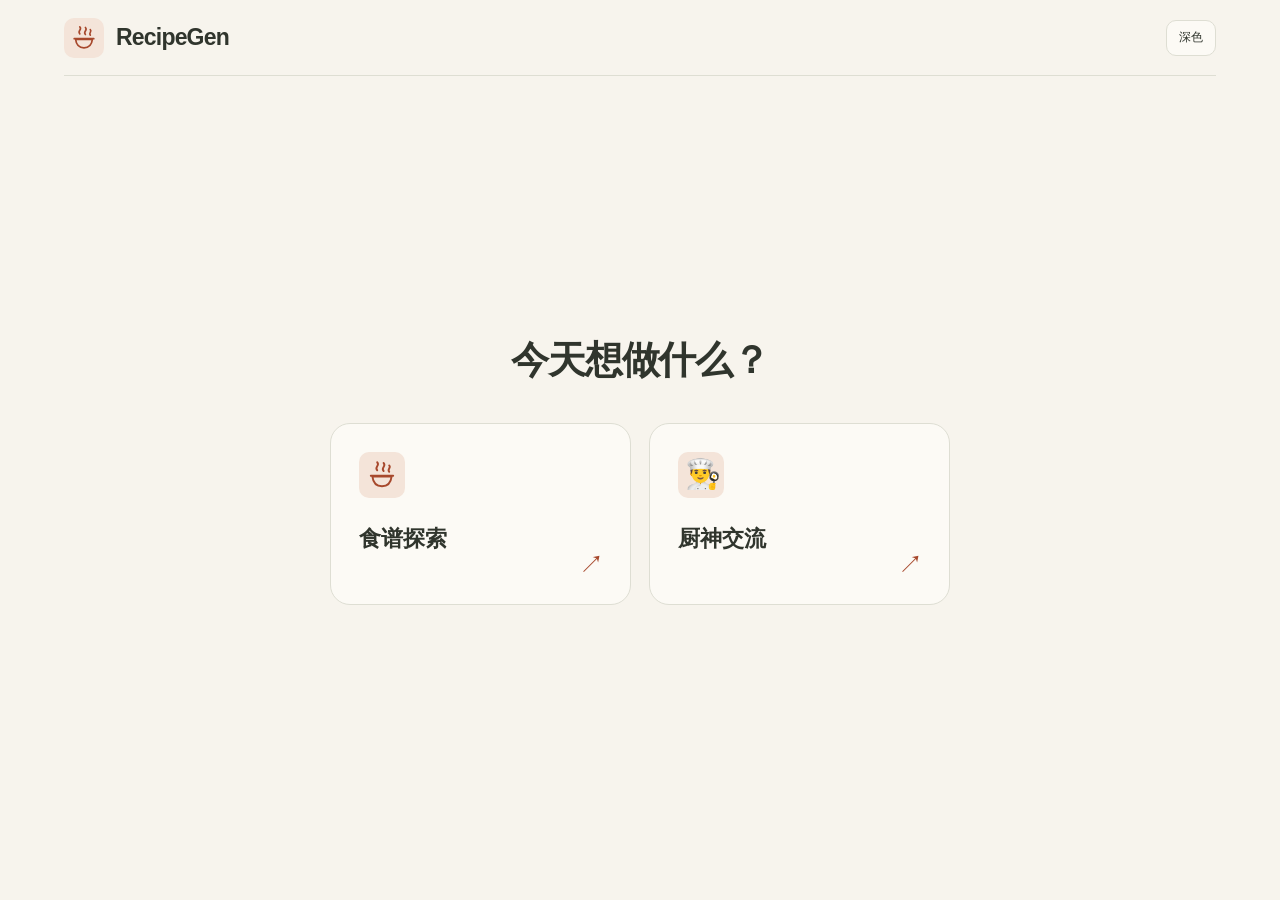
==== commit 2a3dccbe: "feat: add unified recipe exploration and chef chat UI" ====
--- a/static/index.html
+++ b/static/index.html
@@ -1,39 +1,36 @@
 <!doctype html>
 <html lang="zh-CN">
 <head>
-  <meta charset="UTF-8"><meta name="viewport" content="width=device-width, initial-scale=1.0"><meta name="theme-color" content="#f7f4ed">
-  <title>RecipeGen · 有出处的厨房灵感</title><link rel="stylesheet" href="/static/style.css"><script src="/static/app.js" defer></script>
+  <meta charset="UTF-8">
+  <meta name="viewport" content="width=device-width, initial-scale=1.0">
+  <meta name="theme-color" content="#f7f4ed">
+  <meta name="description" content="按食材探索食谱，和厨神聊聊今天怎么做。">
+  <meta name="color-scheme" content="light dark">
+  <link rel="icon" href="data:,">
+  <script>try{const t=localStorage.getItem("recipegen-theme");if(t==="light"||t==="dark")document.documentElement.dataset.theme=t;}catch{}</script>
+  <title>RecipeGen</title>
+  <link rel="stylesheet" href="/static/style.css">
+  <script src="/static/ui.js" defer></script>
 </head>
-<body>
-<div class="app-shell">
-  <header class="site-header">
-    <a class="brand" href="/" aria-label="RecipeGen 首页"><span class="brand-mark" aria-hidden="true"><svg viewBox="0 0 40 40"><path d="M8 22h24c-1 8-5 12-12 12S9 30 8 22Z"/><path d="M6 21h28M14 14c-4-4 4-6 0-10M22 15c-4-4 4-6 0-10M29 16c-3-3 3-5 0-8"/></svg></span><span>RecipeGen<small>有出处的厨房灵感</small></span></a>
-    <nav class="header-actions" aria-label="页面导航"><a href="#workspace">探索食谱</a><a href="#generation-panel">整理做法</a><span class="connection"><i id="service-dot"></i><span id="service-label">正在连接图谱</span></span><button type="button" id="refresh-status" class="icon-button" aria-label="刷新知识库信息" title="刷新知识库信息">↻</button></nav>
-  </header>
-  <main>
-    <section class="hero" aria-labelledby="page-title">
-      <div class="hero-copy"><p class="eyebrow"><span></span> A LITTLE INSPIRATION, GROUNDED IN RECIPES</p><h1 id="page-title">今天想做什么？<br><span>让食谱知识，给你一点灵感。</span></h1><p class="hero-description">查找真实食谱，看看原始步骤，再整理成一份有证据的做法。<br class="desktop-break">每一道菜，都能找到它的出处。</p><div class="hero-tags"><span id="dataset-label">正在读取数据来源</span><span>文本召回 · 图谱证据 · 原文引用</span><span>图片/视频处理已停止</span></div></div>
-      <div class="hero-art" aria-hidden="true"><svg viewBox="0 0 290 215"><circle cx="158" cy="110" r="94" fill="#efe7d7"/><ellipse cx="149" cy="188" rx="107" ry="9" fill="#e7dece"/><path d="M58 111h190c-7 52-35 77-95 77s-88-25-95-77Z" fill="#fffdf7" stroke="#353a31" stroke-width="3"/><ellipse cx="153" cy="111" rx="96" ry="30" fill="#f2e8cd" stroke="#353a31" stroke-width="3"/><path d="M88 111c-10-29 4-53 26-52 9 28-2 46-20 53M169 111c-1-32 19-50 44-43 0 29-16 46-39 45" fill="#96a475" stroke="#353a31" stroke-width="2.5"/><path d="m94 107 13-38m68 39 26-29" stroke="#353a31" stroke-width="2.5" fill="none"/><ellipse cx="144" cy="109" rx="23" ry="18" fill="#d8754b" stroke="#353a31" stroke-width="2.5"/><path d="m138 88 6 6 8-5" fill="none" stroke="#353a31" stroke-width="2.5"/><path d="M122 53c-10-12 10-18 0-30M154 54c-10-12 10-18 0-30" fill="none" stroke="#c3b69c" stroke-width="3" stroke-linecap="round"/><path d="m43 66 22 2m-9-13-3 24m186-51v17m-8-9h17" stroke="#cc8d51" stroke-width="3" stroke-linecap="round"/><circle cx="245" cy="152" r="7" fill="#cf8053"/></svg><span class="art-note">a good meal starts with an idea.</span></div>
-    </section>
-    <section class="stats-strip" aria-label="当前真实知识库规模"><div><strong id="stat-recipes">—</strong><span>食谱记录</span></div><div><strong id="stat-steps">—</strong><span>原始步骤</span></div><div><strong id="stat-ingredients">—</strong><span>食材实体</span></div><div><strong id="stat-images">—</strong><span>原始图片</span></div><div class="recognition-stat"><strong id="stat-recognized">—</strong><span>已有识别的图片</span></div></section>
-    <div class="system-notice" id="system-notice" hidden role="status"></div>
-    <div class="workspace" id="workspace">
-      <aside class="search-panel panel"><div class="section-heading"><span class="step-number">01</span><div><p class="eyebrow">START HERE</p><h2>你的厨房想法</h2></div></div>
-        <form id="search-form"><label class="field-label" for="search-question">菜名、食材，或一个问题</label><textarea id="search-question" rows="3" maxlength="500" placeholder="例如：想找一些番茄和鸡蛋的做法"></textarea><div class="presets" aria-label="填入一个检索示例"><button type="button" data-query="番茄" data-ingredients="番茄" class="preset">番茄</button><button type="button" data-query="豆腐" data-ingredients="豆腐" class="preset">豆腐</button><button type="button" data-query="鸡肉" data-ingredients="鸡肉" class="preset">鸡肉</button></div><div class="form-divider"></div>
-          <div class="retrieval-choice"><label class="field-label" for="retrieval-mode">检索方式</label><select id="retrieval-mode" aria-describedby="retrieval-capability"><option value="hybrid" selected>混合检索</option><option value="semantic">语义检索</option><option value="keyword">关键词检索</option></select><p id="retrieval-capability" class="field-help">正在读取文本检索能力…</p><p class="field-help">语义检索寻找相关做法，再从图谱展开步骤与来源。</p></div>
-          <div class="field-group"><label class="field-label" for="ingredients">希望用到的食材 <span>选填</span></label><input id="ingredients" type="text" maxlength="400" placeholder="番茄、鸡蛋"><p class="field-help">多个食材用逗号或顿号分隔。</p></div><div class="field-group"><label class="field-label" for="excluded-ingredients">不想使用的食材 <span>选填</span></label><input id="excluded-ingredients" type="text" maxlength="400" placeholder="花生、辣椒"></div><div class="honesty-note"><span aria-hidden="true">i</span><p>食材来自原文提及，配方可能不完整。排除提及不等于验证忌口或过敏安全，请核对原文。</p></div><button type="submit" id="search-button" class="primary-button"><span id="search-button-label">检索真实食谱</span><span class="button-arrow" aria-hidden="true">↗</span><span class="spinner" hidden></span></button><p class="form-footnote">检索当前图谱，不推测用时与分量。</p>
-        </form><div class="source-note"><span class="tiny-dot"></span><p id="source-note">知识库信息读取中…</p></div>
-      </aside>
-      <div class="results-column">
-        <section class="search-results" id="search-results" aria-labelledby="results-title" aria-busy="false"><div class="results-heading"><div class="section-heading"><span class="step-number">02</span><div><p class="eyebrow">EXPLORE & CHOOSE</p><h2 id="results-title">发现一道想做的菜</h2></div></div><span class="result-count" id="result-count">选择 1–3 道食谱</span></div><p class="results-description" id="results-description">查看原始步骤与来源，再把喜欢的食谱加入下方清单。</p><section id="retrieval-summary" class="retrieval-summary" aria-label="本次实际检索情况" hidden><div id="retrieval-badges" class="badges"></div><p id="retrieval-description"></p><details class="retrieval-details"><summary>检索过程与证据范围</summary><ol id="retrieval-trace" class="trace-list"></ol><p id="retrieval-disclosure" class="generation-disclosure"></p></details></section><div id="search-error" class="error-banner" hidden role="alert"></div><div id="search-loading" class="loading-panel panel" hidden role="status"><span class="loading-ring" aria-hidden="true"></span><div><h3>正在检索真实图谱</h3><p>读取食谱、原始步骤与来源…</p></div></div><div id="empty-state" class="empty-state panel"><span class="empty-symbol" aria-hidden="true">✳</span><p class="eyebrow">SOMETHING GOOD IS ON THE WAY</p><h3>一份做法，从一句想法开始。</h3><p>输入菜名或食材，寻找知识库中的真实食谱。<br>你可以查看它的原始步骤、来源和知识关联。</p><div class="empty-benefits"><span>真实图谱</span><span>原文步骤</span><span>有据可查</span></div></div><div class="recipe-grid" id="recipe-grid"></div><div class="search-limitations" id="search-limitations" hidden></div></section>
-        <section class="generation-panel panel" id="generation-panel" aria-labelledby="generation-title"><div class="section-heading"><span class="step-number">03</span><div><p class="eyebrow">MAKE IT YOURS</p><h2 id="generation-title">整理一份有出处的做法</h2></div></div><div class="selection-header"><span id="selection-label">还没有选择食谱</span><button id="clear-selection" type="button" class="text-button" hidden>清空选择</button></div><div id="selected-recipes" class="selected-recipes"></div>
-          <form id="generate-form"><label class="field-label" for="generation-question">想怎样整理这份做法？ <span>选填</span></label><textarea id="generation-question" rows="2" maxlength="500" placeholder="例如：按顺序整理已选食谱的做法，标出每一步的出处。"></textarea><div class="generation-controls"><div class="generation-modes"><label class="model-toggle" for="local-model"><input type="checkbox" id="local-model" disabled><span class="toggle-track" aria-hidden="true"></span><span><strong>本地模型辅助筛选</strong><small id="model-description">正在检查可用性</small></span></label><label class="model-toggle" for="api-model"><input type="checkbox" id="api-model" disabled><span class="toggle-track" aria-hidden="true"></span><span><strong id="api-model-label">API 待配置</strong><small id="api-model-description">密钥仅在服务端配置</small></span></label></div><button class="primary-button generate-button" id="generate-button" type="submit" disabled><span id="generate-button-label">生成做法回答</span><span class="button-arrow" aria-hidden="true">↗</span><span class="spinner" hidden></span></button></div><p class="form-footnote">默认按原文组织回答；可选一个模型模式。API 密钥只在服务端配置。模型输出不证明新配方、用时或分量。</p></form><div class="error-banner" id="generation-error" role="alert" hidden></div>
-          <div class="answer-wrap" id="answer-wrap" hidden aria-live="polite" aria-busy="false"><div class="answer-topline"><span class="answer-kicker">你的做法回答</span><div id="generation-badges" class="badges"></div></div><section id="generation-retrieval-summary" class="retrieval-summary" aria-label="本次生成的实际检索情况" hidden><strong class="retrieval-context">本次生成的检索</strong><div id="generation-retrieval-badges" class="badges"></div><p id="generation-retrieval-description"></p><details class="retrieval-details"><summary>本次生成的检索过程与证据范围</summary><ol id="generation-retrieval-trace" class="trace-list"></ol><p id="generation-retrieval-disclosure" class="generation-disclosure"></p></details></section><div id="answer-text" class="answer-text"></div><p class="answer-boundary">食材提及可能不完整。程序校验针对输出结构和来源，不等同于饮食约束或完整配方已验证。</p><details class="answer-detail" open><summary>回答依据 <span id="evidence-count"></span></summary><div id="evidence-list" class="evidence-list"></div></details><details class="answer-detail"><summary>生成过程与校验</summary><div id="validation-list" class="validation-list"></div><ol id="trace-list" class="trace-list"></ol><div id="generation-disclosure" class="generation-disclosure"></div></details></div>
-        </section>
-      </div>
-    </div>
-  </main><footer class="site-footer"><p>RecipeGen <span>·</span> 每份灵感，都有出处。</p><p id="footer-status">真实食谱检索与有证据的回答</p></footer>
-</div>
-<dialog id="recipe-dialog" class="recipe-dialog" aria-labelledby="detail-title"><div class="dialog-header"><div><p class="eyebrow">THE ORIGINAL RECIPE</p><h2 id="detail-title">食谱详情</h2></div><button id="close-detail" class="icon-button" type="button" aria-label="关闭食谱详情">×</button></div><div id="detail-loading" class="detail-loading" role="status">正在读取原始步骤与来源…</div><div id="detail-error" class="error-banner" role="alert" hidden></div><div id="detail-body" class="detail-body" hidden></div><section id="graph-section" class="graph-section" hidden aria-labelledby="graph-title"><div class="graph-heading"><div><p class="eyebrow">CONNECTED KNOWLEDGE</p><h3 id="graph-title">这道菜的知识关联</h3></div><span>点击节点查看细节</span></div><div id="graph-status" class="field-help" role="status"></div><div id="graph-canvas" class="graph-canvas"></div><div class="graph-legend"><span><i class="recipe-color"></i>食谱</span><span><i class="ingredient-color"></i>食材</span><span><i class="step-color"></i>步骤</span><span><i class="source-color"></i>来源 / 媒体</span></div><div id="graph-node-detail" class="graph-node-detail" aria-live="polite">选择一个节点，查看它的名称与关联。</div></section><div class="dialog-footer"><span>用时与分量以原记录为准，缺失时不推测。</span><button id="detail-select" class="primary-button" type="button" disabled>选择这道食谱</button></div></dialog>
-<div id="toast" class="toast" role="status" aria-live="polite" hidden></div>
-</body></html>
+<body data-page="home">
+  <a class="skip-link" href="#main-content">跳到主要内容</a>
+  <div class="app-shell">
+    <header class="site-header">
+      <a class="brand" href="/" aria-label="RecipeGen 首页"><span class="brand-mark" aria-hidden="true"><svg viewBox="0 0 40 40"><path d="M8 22h24c-1 8-5 12-12 12S9 30 8 22Z"/><path d="M6 21h28M14 14c-4-4 4-6 0-10M22 15c-4-4 4-6 0-10M29 16c-3-3 3-5 0-8"/></svg></span><span>RecipeGen</span></a>
+      <nav class="header-actions" aria-label="页面导航">
+        <button type="button" id="theme-toggle" class="theme-button" aria-label="切换深色模式" aria-pressed="false">深色</button>
+      </nav>
+    </header>
+    <main id="main-content" class="home-main" tabindex="-1">
+<section class="mode-picker" aria-labelledby="page-title">
+  <h1 id="page-title">今天想做什么？</h1>
+  <div class="mode-options">
+    <a class="mode-option" href="/?view=explore"><span class="mode-icon brand-mark" aria-hidden="true"><svg viewBox="0 0 40 40"><path d="M8 22h24c-1 8-5 12-12 12S9 30 8 22Z"/><path d="M6 21h28M14 14c-4-4 4-6 0-10M22 15c-4-4 4-6 0-10M29 16c-3-3 3-5 0-8"/></svg></span><span class="mode-option-title">食谱探索</span><span class="mode-arrow" aria-hidden="true">↗</span></a>
+    <a class="mode-option" href="/?view=chat"><span class="mode-icon chef-avatar" aria-hidden="true">👨‍🍳</span><span class="mode-option-title">厨神交流</span><span class="mode-arrow" aria-hidden="true">↗</span></a>
+  </div>
+</section>
+    </main>
+  </div>
+  
+</body>
+</html>
--- a/static/style.css
+++ b/static/style.css
@@ -1,23 +1,445 @@
 @charset "UTF-8";
-:root{--paper:#f7f4ed;--surface:#fffdf8;--ink:#31372f;--muted:#7a7d71;--line:#e7e5da;--accent:#bd5a34;--accent-dark:#9c4325;--accent-light:#f5e6db;--sage:#667650;--sage-light:#eaf0e2;--shadow:0 8px 30px #423e2410;--radius:20px}
-*{box-sizing:border-box}html{scroll-behavior:smooth;scroll-padding-top:24px}body{margin:0;background:var(--paper);color:var(--ink);font:15px/1.6 -apple-system,BlinkMacSystemFont,"Segoe UI","PingFang SC","Microsoft YaHei",sans-serif}button,input,textarea,select{font:inherit}button,a,input,textarea,select,summary{-webkit-tap-highlight-color:transparent}button{cursor:pointer;border:0}button:disabled{cursor:not-allowed;opacity:.5}a{color:inherit}button:focus-visible,a:focus-visible,input:focus-visible,textarea:focus-visible,select:focus-visible,summary:focus-visible,[role=button]:focus-visible{outline:3px solid #bb683b80;outline-offset:4px}[hidden]{display:none!important}h1,h2,h3,p{margin:0}h2{font-size:21px;line-height:1.4;letter-spacing:-.5px}h3{font-size:18px;line-height:1.4}svg{display:block;width:100%;height:100%}.app-shell{max-width:1280px;padding:0 48px;margin:auto}
-.site-header{display:flex;align-items:center;justify-content:space-between;padding:27px 0;border-bottom:1px solid var(--line)}.brand{display:flex;align-items:center;gap:12px;text-decoration:none;font-size:23px;font-weight:730;letter-spacing:-.7px;line-height:1.25}.brand small{display:block;font-size:11px;letter-spacing:2px;font-weight:500;color:var(--muted);margin-top:5px}.brand-mark{display:block;width:44px;height:44px;background:var(--accent-light);border-radius:14px;padding:6px}.brand-mark path{fill:none;stroke:var(--accent);stroke-width:2.4;stroke-linecap:round;stroke-linejoin:round}.header-actions{display:flex;align-items:center;gap:25px;font-size:13px}.header-actions>a{text-decoration:none;color:var(--muted)}.header-actions>a:hover{color:var(--accent)}.connection{display:flex;align-items:center;gap:7px;padding-left:22px;border-left:1px solid var(--line);font-size:12px;color:var(--muted)}.connection i,.tiny-dot{width:6px;height:6px;display:inline-block;border-radius:50%;background:#aaa}.connection i.ready,.tiny-dot{background:var(--sage)}.connection i.error{background:var(--accent)}.icon-button{width:34px;height:34px;border-radius:50%;background:transparent;color:var(--muted);font-size:23px;display:grid;place-items:center}.icon-button:hover{background:var(--accent-light);color:var(--accent)}.header-actions .icon-button{margin-left:-18px;font-size:21px}
-.hero{display:flex;align-items:center;justify-content:space-between;padding:47px 0 36px;gap:30px}.eyebrow{font-size:10px;letter-spacing:1.8px;color:var(--muted);font-weight:650;line-height:1.5}.hero .eyebrow{display:flex;align-items:center;gap:8px;color:var(--sage);font-size:10px}.hero .eyebrow span{display:inline-block;width:6px;height:6px;border-radius:50%;background:var(--sage)}h1{margin:17px 0 16px;font-size:36px;line-height:1.45;letter-spacing:-1.4px;font-weight:690}h1 span{color:var(--accent)}.hero-description{font-size:14px;color:var(--muted);line-height:1.9}.hero-tags{display:flex;flex-wrap:wrap;gap:8px;margin-top:19px}.hero-tags span{font-size:10px;line-height:1.5;color:var(--muted);padding:5px 9px;border:1px solid var(--line);border-radius:6px}.hero-art{width:268px;flex-shrink:0;padding-top:2px}.hero-art svg{height:196px}.art-note{display:block;text-align:center;font-size:11px;font-style:italic;font-family:Georgia,serif;color:#9c8a69;letter-spacing:.3px;margin-top:3px}.stats-strip{display:grid;grid-template-columns:repeat(5,1fr);background:#efede4;border:1px solid #e7e4d7;border-radius:14px;padding:17px 0;margin-bottom:31px}.stats-strip>div{display:flex;flex-direction:column;align-items:center;border-right:1px solid #dfddd0;gap:2px}.stats-strip>div:last-child{border:0}.stats-strip strong{font-size:22px;letter-spacing:-.6px;font-variant-numeric:tabular-nums;font-weight:660;line-height:1.4}.stats-strip span{font-size:11px;color:var(--muted)}.stats-strip .recognition-stat strong{color:var(--sage)}.system-notice{padding:12px 17px;background:var(--accent-light);border:1px solid #e8cdba;border-radius:12px;font-size:12px;margin:-15px 0 25px}
-.workspace{display:grid;grid-template-columns:310px minmax(0,1fr);gap:30px;align-items:start}.panel{background:var(--surface);border:1px solid var(--line);border-radius:var(--radius);box-shadow:var(--shadow)}.search-panel{padding:25px 23px;position:sticky;top:22px}.section-heading{display:flex;align-items:center;gap:12px}.section-heading .eyebrow{font-size:9px;letter-spacing:1.35px;margin-bottom:3px}.step-number{display:grid;place-items:center;flex-shrink:0;width:31px;height:31px;font-size:11px;color:var(--accent);background:var(--accent-light);border-radius:9px;font-weight:650}.search-panel .section-heading{margin-bottom:25px}.field-label{display:flex;justify-content:space-between;align-items:center;font-size:12px;font-weight:600;margin-bottom:8px;gap:8px}.field-label>span{font-weight:400;color:var(--muted);font-size:11px}textarea,input[type=text]{width:100%;background:#faf9f4;border:1px solid #dfdfd4;border-radius:10px;color:var(--ink);padding:12px;outline:none;transition:border-color .2s,box-shadow .2s;font-size:13px}textarea{resize:vertical;min-height:70px;display:block;line-height:1.7}textarea:focus,input[type=text]:focus{border-color:#c0875e;box-shadow:0 0 0 3px #c0875e14}textarea::placeholder,input::placeholder{color:#a0a094}.presets{display:flex;gap:7px;margin:11px 0 2px}.preset{background:#f1f1e8;border:1px solid #e6e6dc;border-radius:8px;color:var(--muted);font-size:11px;padding:4px 11px}.preset:hover{background:var(--sage-light);color:var(--sage);border-color:#d5ddca}.form-divider{height:1px;background:var(--line);margin:23px 0}.field-group{margin-bottom:18px}.field-help{font-size:11px;color:var(--muted);line-height:1.6;margin-top:6px}.honesty-note{display:flex;gap:9px;padding:12px 0 17px;font-size:11px;color:var(--muted);line-height:1.8}.honesty-note>span{display:grid;place-items:center;flex-shrink:0;border:1px solid #c5c7b7;border-radius:50%;width:15px;height:15px;line-height:1;margin-top:3px;font-size:10px}.primary-button{display:flex;align-items:center;justify-content:center;gap:13px;min-height:43px;border-radius:10px;background:var(--accent);color:#fffaf4;font-size:13px;font-weight:600;padding:10px 18px;transition:background .15s,transform .15s}.primary-button:hover:not(:disabled){background:var(--accent-dark);transform:translateY(-1px)}#search-button{width:100%}.button-arrow{font-size:19px;font-weight:400;line-height:1}.form-footnote{font-size:10px;color:var(--muted);line-height:1.75;margin-top:11px}.source-note{border-top:1px solid var(--line);padding-top:18px;margin-top:24px;display:flex;align-items:flex-start;gap:7px}.source-note .tiny-dot{margin-top:6px;flex-shrink:0}.source-note p{font-size:10px;color:var(--muted);line-height:1.8;overflow-wrap:anywhere;white-space:pre-line}
-.results-column{min-width:0}.results-heading{display:flex;justify-content:space-between;align-items:center;gap:15px;margin:0 0 12px}.result-count{font-size:11px;color:var(--muted);white-space:nowrap}.results-description{font-size:12px;color:var(--muted);margin-bottom:20px;line-height:1.8}.empty-state{text-align:center;padding:52px 22px 44px;box-shadow:none;border-style:dashed;background:#f9f7f0;min-height:343px}.empty-symbol{font-size:44px;color:#c0864e;display:block;margin-bottom:17px;line-height:1}.empty-state .eyebrow{font-size:8px;letter-spacing:1.8px;color:#9c957f}.empty-state h3{margin:11px 0;font-size:20px;font-weight:600;letter-spacing:-.4px}.empty-state>p:not(.eyebrow){font-size:12px;color:var(--muted);line-height:1.9}.empty-benefits{display:flex;justify-content:center;gap:25px;margin-top:28px;font-size:10px;color:#909278}.empty-benefits span:before{content:"·";margin-right:6px;color:var(--sage)}.loading-panel{display:flex;gap:19px;align-items:center;padding:34px;margin-bottom:17px}.loading-panel h3{font-size:16px;margin-bottom:6px}.loading-panel p{font-size:12px;color:var(--muted)}.spinner{width:16px;height:16px;border:2px solid #ffffff50;border-top-color:white;border-radius:50%;animation:spin .9s linear infinite;flex-shrink:0}.loading-ring{width:28px;height:28px;border:2px solid #e6d9c9;border-top-color:var(--accent);border-radius:50%;animation:spin .9s linear infinite;flex-shrink:0}@keyframes spin{to{transform:rotate(360deg)}}.error-banner{background:#faece4;border:1px solid #e9cabc;color:#a1482d;border-radius:10px;padding:12px 15px;font-size:12px;line-height:1.8;margin:12px 0;overflow-wrap:anywhere}
-.recipe-grid{display:grid;grid-template-columns:repeat(2,minmax(0,1fr));gap:16px}.recipe-card{padding:21px;position:relative;box-shadow:none;display:flex;flex-direction:column;transition:border-color .2s,box-shadow .2s;min-width:0}.recipe-card:hover{border-color:#d4bfa7;box-shadow:var(--shadow)}.recipe-card.selected{border-color:var(--accent);background:#fffcf5;box-shadow:0 0 0 1px var(--accent)}.card-topline{display:flex;justify-content:space-between;align-items:center;margin-bottom:13px;gap:8px}.card-index{font-size:10px;letter-spacing:1px;color:#9d9e8c}.card-source{font-size:9px;color:var(--sage);background:var(--sage-light);padding:3px 7px;border-radius:5px;white-space:nowrap}.recipe-card h3{font-size:17px;font-weight:600;line-height:1.5;letter-spacing:-.35px;margin-bottom:8px;overflow-wrap:anywhere}.recipe-meta{font-size:10px;color:#979a88;display:flex;flex-wrap:wrap;gap:4px 11px;margin-bottom:18px}.mention-label{font-size:10px;color:var(--muted);margin-bottom:6px}.ingredient-chips{display:flex;flex-wrap:wrap;gap:5px;min-height:29px;margin-bottom:16px}.ingredient-chip{font-size:10px;border:1px solid #e0e4d6;color:#667650;background:#f1f4eb;padding:3px 7px;border-radius:6px;max-width:100%;overflow-wrap:anywhere}.card-media{font-size:10px;color:var(--muted);border-top:1px solid var(--line);padding-top:12px;margin-top:auto;line-height:1.8;display:flex;flex-wrap:wrap;gap:4px 10px}.card-actions{display:flex;gap:9px;align-items:center;justify-content:space-between;margin-top:14px}.card-view-button{background:transparent;padding:4px 0;color:var(--accent);font-size:11px;font-weight:600;text-align:left}.select-button{background:#f1eee5;border:1px solid #e0ddce;border-radius:8px;padding:6px 10px;color:#777963;font-size:10px;white-space:nowrap}.select-button[aria-pressed=true]{color:var(--accent);background:var(--accent-light);border-color:#e6c3ad}.search-limitations{margin-top:13px;font-size:10px;color:var(--muted);line-height:1.8}
-.generation-panel{margin-top:27px;padding:27px;box-shadow:none}.generation-panel .section-heading{margin-bottom:22px}.selection-header{display:flex;align-items:center;justify-content:space-between;margin-bottom:10px;font-size:11px;color:var(--muted)}.text-button{background:transparent;color:var(--accent);padding:0;font-size:11px}.selected-recipes{display:flex;flex-wrap:wrap;gap:8px;margin-bottom:21px;min-height:20px}.selected-chip{display:flex;align-items:center;gap:8px;max-width:100%;border-radius:8px;background:var(--accent-light);color:#965332;font-size:11px;padding:5px 9px}.selected-chip>span{overflow:hidden;text-overflow:ellipsis;white-space:nowrap}.selected-chip button{background:transparent;color:inherit;flex-shrink:0;font-size:15px;line-height:1;padding:3px}.selection-empty{font-size:11px;color:#a5a492;padding:5px 0}.generation-controls{display:flex;justify-content:space-between;align-items:center;gap:18px;margin-top:19px}.model-toggle{display:flex;align-items:center;gap:10px;font-size:11px;cursor:pointer;position:relative;min-width:0}.model-toggle input{position:absolute;opacity:0;width:30px;height:20px;left:0;margin:0}.model-toggle strong{font-weight:500;display:block}.model-toggle small{display:block;font-size:9px;color:var(--muted);margin-top:3px}.toggle-track{pointer-events:none;width:29px;height:17px;flex-shrink:0;background:#d9d9ce;border-radius:15px;padding:3px;position:relative}.toggle-track:after{content:"";display:block;width:11px;height:11px;border-radius:50%;background:#fff;transition:transform .2s}.model-toggle input:checked+.toggle-track{background:var(--accent)}.model-toggle input:checked+.toggle-track:after{transform:translateX(12px)}.model-toggle input:focus-visible+.toggle-track{outline:3px solid #bb683b80;outline-offset:3px}.model-toggle input:disabled~span{opacity:.6}.generate-button{min-width:173px;font-size:12px;padding:10px 16px}.answer-wrap{border-top:1px solid var(--line);padding-top:25px;margin-top:25px}.answer-topline{display:flex;justify-content:space-between;align-items:flex-start;gap:15px;margin-bottom:17px}.answer-kicker{font-size:13px;font-weight:650;padding-top:2px}.badges{display:flex;flex-wrap:wrap;gap:5px;justify-content:flex-end}.badge{display:inline-block;padding:3px 7px;border-radius:5px;font-size:9px;background:var(--sage-light);color:var(--sage);line-height:1.5}.badge.neutral{background:#f1eee5;color:var(--muted)}.badge.warning{background:var(--accent-light);color:var(--accent)}.answer-text{white-space:pre-wrap;overflow-wrap:anywhere;font-size:13px;line-height:1.95}.answer-boundary{font-size:10px;line-height:1.8;color:var(--muted);background:#f4f3eb;border-radius:8px;padding:11px 13px;margin:17px 0 21px}.answer-detail{border-top:1px solid var(--line);padding:14px 0}.answer-detail:last-child{padding-bottom:0}.answer-detail summary{font-size:11px;cursor:pointer;font-weight:600}.answer-detail summary span{font-weight:400;color:var(--muted);margin-left:6px}.evidence-list{display:grid;gap:10px;padding-top:13px}.evidence-item{border-left:2px solid #ddc6a8;padding-left:12px;min-width:0}.evidence-item h4{font-size:10px;line-height:1.7;margin:0 0 3px;color:var(--muted);font-weight:500}.evidence-item p{font-size:11px;line-height:1.8;overflow-wrap:anywhere}.source-link{font-size:10px;color:var(--accent);text-decoration:underline;text-underline-offset:3px;overflow-wrap:anywhere}.validation-list{display:flex;flex-wrap:wrap;gap:5px;padding-top:13px}.trace-list{padding:12px 0 0 20px;font-size:10px;color:var(--muted);line-height:2;margin:0}.trace-list li span{float:right;font-variant-numeric:tabular-nums}.generation-disclosure{font-size:10px;line-height:1.9;color:var(--muted);margin-top:12px;white-space:pre-wrap;overflow-wrap:anywhere}.site-footer{display:flex;justify-content:space-between;gap:20px;padding:30px 0;margin-top:38px;border-top:1px solid var(--line);font-size:10px;color:var(--muted)}.site-footer span{margin:0 6px}
-.recipe-dialog{border:1px solid var(--line);border-radius:22px;background:var(--surface);color:var(--ink);width:min(820px,calc(100% - 40px));max-height:90vh;padding:0;box-shadow:0 24px 90px #252b2940}.recipe-dialog::backdrop{background:#333b305f;backdrop-filter:blur(4px)}.dialog-header{display:flex;align-items:flex-start;justify-content:space-between;gap:18px;padding:26px 30px 21px;border-bottom:1px solid var(--line);position:sticky;top:0;background:var(--surface);z-index:2}.dialog-header h2{margin-top:6px;font-size:25px;overflow-wrap:anywhere;line-height:1.45}.dialog-header .icon-button{background:#f1eee5;flex-shrink:0}.detail-loading{padding:30px;color:var(--muted);font-size:13px}.recipe-dialog>.error-banner{margin:22px 30px}.detail-body{padding:25px 30px}.detail-section{margin-top:25px}.detail-section:first-child{margin-top:0}.detail-section h3{font-size:14px;margin-bottom:12px}.detail-section .ingredient-chips{margin-bottom:10px}.detail-warning{font-size:11px;color:var(--muted);margin-top:5px;line-height:1.8}.original-steps{margin:0;padding:0;list-style:none;display:grid;gap:15px}.original-step{display:grid;grid-template-columns:25px minmax(0,1fr);gap:12px;font-size:13px;line-height:1.9}.original-step>span{color:var(--accent);background:var(--accent-light);border-radius:7px;width:25px;height:25px;display:grid;place-items:center;font-size:10px;margin-top:3px}.original-step p{overflow-wrap:anywhere;white-space:pre-wrap}.step-source{font-size:9px;line-height:1.7;color:var(--muted);overflow-wrap:anywhere;margin-top:5px}.source-list{display:grid;gap:10px}.source-record{padding:12px 14px;background:#f6f4ed;border-radius:10px;min-width:0;font-size:11px}.source-record .source-link{display:block;margin-top:6px}.source-record .mono{display:block;font-size:9px;color:var(--muted);margin-top:4px;overflow-wrap:anywhere}.mono{font-family:ui-monospace,SFMono-Regular,Consolas,monospace}.visual-observations{display:grid;grid-template-columns:repeat(2,minmax(0,1fr));gap:11px}.observation-card{border:1px solid var(--line);border-radius:12px;padding:14px;font-size:11px;min-width:0}.observation-card>.badge{margin-bottom:8px}.observation-card p{line-height:1.9;overflow-wrap:anywhere}.observation-card .observation-meta{font-size:9px;color:var(--muted);line-height:1.8;margin-top:10px;overflow-wrap:anywhere;white-space:pre-line}
-.graph-section{margin:0 30px 27px;border:1px solid var(--line);background:#f9f8f2;border-radius:14px;padding:18px}.graph-heading{display:flex;align-items:center;justify-content:space-between;gap:12px}.graph-heading h3{font-size:14px;margin-top:3px}.graph-heading>span{font-size:9px;color:var(--muted)}.graph-canvas{margin-top:10px;width:100%;min-height:260px;overflow:hidden;border-radius:10px}.graph-canvas svg{height:auto;max-height:330px}.graph-edge{stroke:#d4d7c8;stroke-width:1.1}.graph-edge.active{stroke:var(--accent);stroke-width:1.8}.graph-node{cursor:pointer;outline:none}.graph-node circle{stroke:var(--surface);stroke-width:2;transition:stroke-width .15s}.graph-node.active circle,.graph-node:focus-visible circle{stroke:var(--accent);stroke-width:3}.graph-node text{font-size:9px;fill:var(--ink);paint-order:stroke;stroke:#f9f8f2;stroke-width:3px;stroke-linejoin:round}.graph-legend{display:flex;justify-content:center;flex-wrap:wrap;gap:15px;font-size:9px;color:var(--muted);margin:6px 0 15px}.graph-legend span{display:flex;gap:5px;align-items:center}.graph-legend i{width:7px;height:7px;border-radius:50%;background:#aeb7b4}.graph-legend .recipe-color{background:#bd5a34}.graph-legend .ingredient-color{background:#839667}.graph-legend .step-color{background:#d2af73}.graph-legend .source-color{background:#92a6af}.graph-node-detail{border-top:1px solid var(--line);padding-top:12px;font-size:10px;color:var(--muted);line-height:1.8;overflow-wrap:anywhere;white-space:pre-wrap}.dialog-footer{display:flex;align-items:center;justify-content:space-between;gap:15px;padding:18px 30px;background:#f5f2e9;border-top:1px solid var(--line);position:sticky;bottom:0;z-index:2}.dialog-footer>span{font-size:10px;color:var(--muted)}.dialog-footer .primary-button{font-size:11px;min-height:36px;flex-shrink:0}.toast{position:fixed;bottom:28px;left:50%;transform:translateX(-50%);max-width:calc(100vw - 32px);background:#353b31;color:#fffdf5;border-radius:12px;padding:11px 19px;box-shadow:0 5px 22px #0002;z-index:20;font-size:12px;text-align:center}
-@media(min-width:1400px){.app-shell{max-width:1330px;padding:0 62px}.workspace{grid-template-columns:320px minmax(0,1fr);gap:36px}.hero{padding-top:52px;padding-bottom:42px}.hero-art{width:286px}.hero-art svg{height:209px}}
-@media(max-width:1000px){.app-shell{padding:0 28px}.workspace{grid-template-columns:280px minmax(0,1fr);gap:22px}.search-panel{padding:23px 20px}.recipe-grid{grid-template-columns:1fr}.hero h1{font-size:31px}.hero-art{width:222px}.hero-art svg{height:165px}.generation-panel{padding:23px}.generation-controls{flex-direction:column;align-items:stretch}.generate-button{margin-top:3px}.header-actions{gap:17px}.header-actions .connection{padding-left:17px}}
-@media(max-width:760px){.app-shell{padding:0 20px}.site-header{padding:21px 0}.brand{font-size:21px}.brand-mark{width:40px;height:40px}.header-actions>a{display:none}.connection{border:0;padding-left:0!important;font-size:10px}.header-actions .icon-button{margin-left:-10px}.hero{padding:33px 0 26px;gap:16px}.hero h1{font-size:29px;line-height:1.5;margin-top:13px;letter-spacing:-1px}.hero-description{font-size:12px}.hero-art{width:175px}.hero-art svg{height:132px}.art-note{font-size:8px}.hero .eyebrow{font-size:8px;letter-spacing:1.3px}.hero-tags span{font-size:9px}.stats-strip{margin-bottom:25px;padding:15px 0}.stats-strip strong{font-size:18px}.stats-strip span{font-size:9px}.workspace{display:block}.search-panel{position:static;margin-bottom:30px;padding:24px}.search-panel .section-heading{margin-bottom:21px}.search-panel .source-note{margin-top:20px}.recipe-grid{grid-template-columns:repeat(2,minmax(0,1fr));gap:12px}.recipe-card{padding:18px}.generation-controls{flex-direction:row;align-items:center}.site-footer{margin-top:28px;padding:23px 0;font-size:9px}.results-description{font-size:11px}.generation-panel{padding:24px}.visual-observations{grid-template-columns:1fr}}
-@media(max-width:520px){.app-shell{padding:0 17px}.brand small{font-size:9px;letter-spacing:1.5px}.hero{position:relative}.hero-copy{width:100%}.hero-art{display:none}.hero h1{font-size:27px}.hero .eyebrow{font-size:7px;letter-spacing:1.5px}.hero-tags{gap:5px;margin-top:16px}.hero-tags span{font-size:8px;padding:4px 6px}.stats-strip strong{font-size:17px}.stats-strip span{font-size:8px}.stats-strip{padding:14px 0;border-radius:12px}.search-panel{padding:23px}.results-heading{gap:7px}.results-heading h2{font-size:19px}.result-count{font-size:9px}.recipe-grid{grid-template-columns:1fr;gap:13px}.recipe-card{padding:21px}.empty-state{padding:40px 18px;min-height:310px}.empty-state h3{font-size:18px}.empty-state>p:not(.eyebrow){font-size:11px}.generation-panel{padding:22px 20px}.generation-panel h2{font-size:18px}.generation-controls{flex-direction:column;align-items:stretch}.model-toggle{margin-bottom:5px}.answer-topline{display:block}.badges{justify-content:flex-start;margin-top:10px}.site-footer{display:block;line-height:1.9}.recipe-dialog{width:calc(100% - 20px);max-height:94vh;border-radius:17px}.dialog-header{padding:21px}.dialog-header h2{font-size:21px}.detail-body{padding:22px 21px}.recipe-dialog>.error-banner{margin:18px 21px}.graph-section{margin:0 21px 24px;padding:13px}.graph-heading>span{font-size:8px}.graph-canvas{min-height:160px}.dialog-footer{padding:16px 21px;gap:12px}.dialog-footer>span{font-size:9px}.original-step{font-size:12px;gap:9px}.graph-legend{gap:10px;font-size:8px}}
-@media(prefers-reduced-motion:reduce){html{scroll-behavior:auto}*,*:before,*:after{animation:none!important;transition:none!important}}
+/* RecipeGen preserve redesign. DESIGN_VARIANCE: 4; MOTION_INTENSITY: 2; VISUAL_DENSITY: 2.
+   Native CSS with the existing palette, system fonts, brand logo.
+   Radius scale: panels/media 20px; controls 10px; chips 8px; semantic toggles round.
+   Layer scale: skip link 10; transient toast 20. */
+:root {
+  color-scheme: light;
+  --paper: #f7f4ed;
+  --surface: #fcfaf5;
+  --surface-soft: #efede5;
+  --input: #fcfaf5;
+  --ink: #30352d;
+  --muted: #63665c;
+  --line: #deded3;
+  --input-line: #8c9083;
+  --accent: #a7482c;
+  --accent-dark: #8d3820;
+  --accent-light: #f4e4d9;
+  --on-accent: #fcfaf5;
+  --shadow: 0 10px 32px rgb(74 67 44 / 5%);
+  --radius: 20px;
+  --graph-line: #8c9083;
+}
+@media (prefers-color-scheme: dark) {
+  :root:not([data-theme="light"]) {
+    color-scheme: dark;
+    --paper: #20231e; --surface: #282c25; --surface-soft: #30352d; --input: #242821;
+    --ink: #f1eee5; --muted: #b8bdac; --line: #464c40; --input-line: #7d8672;
+    --accent: #eea084; --accent-dark: #f6b297; --accent-light: #403028; --on-accent: #28231d;
+    --shadow: 0 10px 32px rgb(13 17 10 / 12%); --graph-line: #7d8672;
+  }
+}
+:root[data-theme="dark"] {
+  color-scheme: dark;
+  --paper: #20231e; --surface: #282c25; --surface-soft: #30352d; --input: #242821;
+  --ink: #f1eee5; --muted: #b8bdac; --line: #464c40; --input-line: #7d8672;
+  --accent: #eea084; --accent-dark: #f6b297; --accent-light: #403028; --on-accent: #28231d;
+  --shadow: 0 10px 32px rgb(13 17 10 / 12%); --graph-line: #7d8672;
+}
+* { box-sizing: border-box; }
+html { scroll-behavior: smooth; scroll-padding-top: 28px; }
+body { margin: 0; background: var(--paper); color: var(--ink); font: 15px/1.65 -apple-system, BlinkMacSystemFont, "Segoe UI", "PingFang SC", "Microsoft YaHei", sans-serif; -webkit-font-smoothing: antialiased; }
+button, input, textarea, select { font: inherit; }
+button, a, input, textarea, select, summary { -webkit-tap-highlight-color: transparent; }
+button { cursor: pointer; border: 0; }
+button:disabled { cursor: not-allowed; }
+a { color: inherit; text-underline-offset: 4px; }
+button:focus-visible, a:focus-visible, input:focus-visible, textarea:focus-visible, select:focus-visible, summary:focus-visible, [role="button"]:focus-visible { outline: 3px solid var(--accent); outline-offset: 4px; }
+[hidden] { display: none !important; }
+h1, h2, h3, p, figure { margin: 0; }
+h1 { font-size: 36px; line-height: 1.35; letter-spacing: -1px; font-weight: 650; }
+h2 { font-size: 22px; line-height: 1.4; letter-spacing: -.5px; font-weight: 650; }
+h3 { font-size: 19px; line-height: 1.5; font-weight: 600; }
+svg { display: block; width: 100%; height: 100%; }
+.app-shell { max-width: 1400px; padding: 0 64px; margin: auto; }
+.skip-link { position: fixed; top: 8px; left: 16px; z-index: 10; opacity: 0; clip-path: inset(50%); pointer-events: none; padding: 10px 16px; border-radius: 10px; color: var(--on-accent); background: var(--accent); }
+.skip-link:focus { opacity: 1; clip-path: none; pointer-events: auto; }
+.site-header { height: 76px; display: flex; align-items: center; justify-content: space-between; gap: 20px; border-bottom: 1px solid var(--line); }
+.brand { display: flex; align-items: center; gap: 12px; flex-shrink: 0; text-decoration: none; font-size: 23px; font-weight: 730; letter-spacing: -.8px; line-height: 1.2; }
+.brand-mark { display: block; width: 40px; height: 40px; background: var(--accent-light); border-radius: 10px; padding: 6px; }
+/* Preserve the existing brand logo. */
+.brand-mark path { fill: none; stroke: var(--accent); stroke-width: 2.4; stroke-linecap: round; stroke-linejoin: round; }
+.header-actions { display: flex; align-items: center; gap: 28px; font-size: 14px; white-space: nowrap; }
+.header-actions > a { text-decoration: none; color: var(--muted); padding: 8px 0; }
+.header-actions > a:hover, .header-actions > a[aria-current="page"] { color: var(--accent); }
+.header-actions > a[aria-current="page"] { font-weight: 600; }
+.theme-button { min-height: 36px; padding: 5px 12px; border: 1px solid var(--line); border-radius: 10px; color: var(--ink); background: var(--surface); font-size: 12px; }
+.theme-button:hover { border-color: var(--accent); }
+.home-main { display: grid; place-items: center; min-height: calc(100dvh - 76px); padding: 64px 0 100px; }
+.page-heading { padding: 38px 0 30px; }
+.page-back { margin-top: 28px; }
+.page-back a { color: var(--muted); font-size: 14px; text-decoration: none; }
+.page-back a:hover { color: var(--accent); }
+.page-back + .page-heading { padding-top: 18px; }
+.system-notice { padding: 14px 18px; background: var(--accent-light); border: 1px solid var(--accent); border-radius: 10px; font-size: 14px; margin: 0 0 26px; }
+.workspace { display: grid; grid-template-columns: 316px minmax(0, 1fr); gap: 40px; align-items: start; }
+.panel { background: var(--surface); border: 1px solid var(--line); border-radius: var(--radius); }
+.search-panel { padding: 26px; position: sticky; top: 24px; }
+.field-label { display: flex; justify-content: space-between; align-items: center; font-size: 14px; font-weight: 600; margin-bottom: 8px; gap: 8px; }
+.field-label > span { font-weight: 400; color: var(--muted); font-size: 13px; }
+textarea, input[type="text"], .retrieval-choice select { width: 100%; background: var(--input); border: 1px solid var(--input-line); border-radius: 10px; color: var(--ink); padding: 12px; font-size: 14px; }
+textarea { resize: vertical; min-height: 80px; display: block; line-height: 1.7; }
+textarea:focus, input[type="text"]:focus, select:focus { border-color: var(--accent); }
+textarea::placeholder, input::placeholder { color: var(--muted); opacity: 1; }
+textarea[aria-invalid="true"] { border-color: var(--accent); }
+.presets { display: flex; gap: 8px; margin: 12px 0 0; }
+.preset { background: var(--surface-soft); border: 1px solid var(--line); border-radius: 8px; color: var(--ink); font-size: 13px; min-height: 34px; padding: 5px 13px; }
+.preset:hover { background: var(--accent-light); border-color: var(--accent); color: var(--accent); }
+.filter-details { margin: 22px 0; border-top: 1px solid var(--line); padding-top: 16px; }
+summary { cursor: pointer; font-size: 14px; font-weight: 500; }
+.filter-fields { padding-top: 18px; }
+.field-group { margin-bottom: 18px; }
+.field-help { font-size: 13px; color: var(--muted); line-height: 1.8; margin-top: 8px; }
+.primary-button, .secondary-button { display: inline-flex; align-items: center; justify-content: center; gap: 14px; min-height: 46px; border-radius: 10px; font-size: 14px; font-weight: 600; padding: 11px 20px; white-space: nowrap; text-decoration: none; transition: transform .18s ease; }
+.primary-button { background: var(--accent); color: var(--on-accent); }
+.primary-button:hover:not(:disabled) { background: var(--accent-dark); transform: translateY(-1px); }
+.secondary-button { color: var(--ink); background: var(--surface); border: 1px solid var(--input-line); }
+.secondary-button:hover { border-color: var(--accent); }
+button:active:not(:disabled), .primary-button:active, .secondary-button:active { transform: scale(.98); }
+.primary-button:disabled { background: var(--surface-soft); color: var(--muted); border: 1px solid var(--line); }
+#search-button { width: 100%; }
+.button-arrow { font-size: 20px; font-weight: 400; line-height: 1; }
+.results-column { min-width: 0; }
+.results-heading { display: flex; justify-content: space-between; align-items: center; gap: 16px; margin: 2px 0 10px; }
+.result-count { font-size: 13px; color: var(--muted); white-space: nowrap; }
+.results-description { font-size: 14px; color: var(--muted); margin-bottom: 22px; line-height: 1.8; }
+.empty-state { display: flex; flex-direction: column; justify-content: center; padding: 40px; min-height: 272px; background: var(--surface-soft); }
+.empty-copy h3 { font-size: 23px; letter-spacing: -.6px; margin-bottom: 12px; }
+.empty-copy p { font-size: 14px; color: var(--muted); line-height: 1.9; max-width: 36em; }
+.loading-panel { margin-bottom: 20px; }
+.loading-copy { display: flex; flex-direction: column; gap: 5px; margin-bottom: 16px; }
+.loading-copy h3 { font-size: 16px; }
+.loading-copy p { color: var(--muted); font-size: 14px; }
+.skeleton-grid, .recipe-grid { display: grid; grid-template-columns: repeat(2, minmax(0, 1fr)); gap: 18px; }
+.skeleton-card { border: 1px solid var(--line); border-radius: var(--radius); padding: 28px; min-height: 220px; background: var(--surface); }
+.skeleton-card span { display: block; height: 14px; background: var(--surface-soft); border-radius: 8px; margin-bottom: 20px; }
+.skeleton-card span:first-child { width: 70%; height: 22px; }
+.skeleton-card span:last-child { width: 55%; margin-top: 44px; }
+/* Loading uses explanatory text and static skeletons. */
+.spinner { width: 9px; height: 9px; border-radius: 50%; background: currentColor; flex-shrink: 0; }
+.error-banner { background: var(--accent-light); border: 1px solid var(--accent); color: var(--accent); border-radius: 10px; padding: 13px 16px; font-size: 14px; line-height: 1.8; margin: 14px 0; overflow-wrap: anywhere; }
+.recipe-card { padding: 24px; display: flex; flex-direction: column; min-width: 0; }
+.recipe-card:hover { border-color: var(--input-line); }
+.recipe-card.selected { border-color: var(--accent); background: var(--accent-light); }
+.recipe-card h3 { font-size: 21px; font-weight: 600; letter-spacing: -.4px; margin-bottom: 10px; overflow-wrap: anywhere; }
+.card-topline { margin-bottom: 12px; }
+.card-source, .recipe-meta, .mention-label, .card-media { font-size: 13px; color: var(--muted); }
+.recipe-meta { margin-bottom: 16px; }
+.mention-label { margin-bottom: 8px; }
+.ingredient-chips { display: flex; flex-wrap: wrap; gap: 6px; min-height: 29px; margin-bottom: 18px; }
+.ingredient-chip { font-size: 13px; border: 1px solid var(--line); color: var(--ink); background: var(--surface-soft); padding: 4px 9px; border-radius: 8px; max-width: 100%; overflow-wrap: anywhere; }
+.card-media { margin-top: auto; display: flex; flex-wrap: wrap; gap: 5px 12px; }
+.card-actions { display: flex; gap: 10px; align-items: center; justify-content: space-between; margin-top: 20px; }
+.card-view-button { background: transparent; padding: 6px 0; color: var(--accent); font-size: 14px; font-weight: 600; text-align: left; text-decoration: none; }
+.select-button { background: var(--surface-soft); border: 1px solid var(--input-line); border-radius: 8px; min-height: 38px; padding: 6px 12px; color: var(--ink); font-size: 13px; white-space: nowrap; }
+.select-button[aria-pressed="true"] { color: var(--accent); background: var(--surface); border-color: var(--accent); }
+.search-limitations { margin-top: 16px; font-size: 13px; color: var(--muted); line-height: 1.8; }
+.selection-bar { padding: 20px 24px; margin-bottom: 28px; }
+.selection-header { display: flex; align-items: center; justify-content: space-between; margin-bottom: 10px; font-size: 14px; color: var(--muted); gap: 16px; }
+.text-button, .text-link { background: transparent; color: var(--accent); padding: 4px 0; font-size: 14px; }
+.text-link { text-decoration: none; }
+.text-link:hover { text-decoration: underline; }
+.selected-recipes { display: flex; flex-wrap: wrap; gap: 8px; margin-bottom: 16px; }
+.selected-chip { display: flex; align-items: center; gap: 10px; max-width: 100%; border-radius: 8px; background: var(--accent-light); color: var(--accent); font-size: 14px; padding: 6px 10px; }
+.selected-chip > a { min-width: 0; overflow: hidden; text-overflow: ellipsis; white-space: nowrap; color: inherit; text-decoration: none; }
+.selected-chip > a:hover { text-decoration: underline; }
+.selected-chip button { background: transparent; color: inherit; flex-shrink: 0; font-size: 20px; line-height: 1; min-width: 28px; min-height: 28px; }
+.selection-empty { font-size: 14px; color: var(--muted); padding: 4px 0; }
+.compose-main, .recipe-main, .about-main { max-width: 960px; margin: auto; }
+.generation-panel { padding: 34px; }
+.compose-selection { border-bottom: 1px solid var(--line); padding-bottom: 24px; margin-bottom: 28px; }
+.compose-selection .selected-recipes:empty { display: none; }
+.generation-controls { display: flex; align-items: center; gap: 22px; margin-top: 24px; }
+.model-options { margin-top: 20px; }
+.generation-modes { display: grid; gap: 18px; min-width: 0; padding-top: 18px; }
+.model-toggle { display: flex; align-items: center; gap: 12px; font-size: 14px; cursor: pointer; position: relative; min-width: 0; }
+.model-toggle input { position: absolute; opacity: 0; width: 34px; height: 24px; left: 0; margin: 0; }
+.model-toggle strong { font-weight: 500; display: block; }
+.model-toggle small { display: block; font-size: 13px; color: var(--muted); margin-top: 3px; }
+.toggle-track { pointer-events: none; width: 34px; height: 20px; flex-shrink: 0; background: var(--input-line); border-radius: 20px; padding: 3px; }
+.toggle-track:after { content: ""; display: block; width: 14px; height: 14px; border-radius: 50%; background: var(--surface); transition: transform .2s ease; }
+.model-toggle input:checked + .toggle-track { background: var(--accent); }
+.model-toggle input:checked + .toggle-track:after { transform: translateX(14px); background: var(--on-accent); }
+.model-toggle input:focus-visible + .toggle-track { outline: 3px solid var(--accent); outline-offset: 3px; }
+.model-toggle input:disabled ~ span { cursor: not-allowed; }
+.generate-button { min-width: 160px; }
+.answer-wrap { border-top: 1px solid var(--line); padding-top: 28px; margin-top: 30px; }
+.answer-topline { display: flex; justify-content: space-between; align-items: flex-start; gap: 16px; margin-bottom: 22px; }
+.answer-kicker { font-size: 20px; font-weight: 600; }
+.badges { display: flex; flex-wrap: wrap; gap: 6px; justify-content: flex-end; }
+.badge { display: inline-block; max-width: 100%; min-width: 0; overflow-wrap: anywhere; padding: 4px 8px; border-radius: 8px; font-size: 13px; background: var(--surface-soft); color: var(--ink); line-height: 1.6; }
+.badge.neutral { color: var(--muted); }
+.badge.warning { background: var(--accent-light); color: var(--accent); }
+.answer-text { white-space: pre-wrap; overflow-wrap: anywhere; font-size: 15px; line-height: 1.95; }
+.answer-boundary { font-size: 13px; line-height: 1.85; color: var(--muted); background: var(--surface-soft); border-radius: 10px; padding: 14px 16px; margin: 24px 0; }
+.answer-detail { border-top: 1px solid var(--line); padding: 18px 0; }
+.answer-detail:last-child { padding-bottom: 0; }
+.answer-detail summary { font-weight: 600; }
+.answer-detail summary span { font-weight: 400; color: var(--muted); margin-left: 6px; }
+.evidence-list { display: grid; gap: 18px; padding-top: 18px; }
+.evidence-item { border-left: 2px solid var(--accent); padding-left: 16px; min-width: 0; }
+.evidence-item h4 { font-size: 13px; line-height: 1.8; margin: 0 0 5px; color: var(--muted); font-weight: 500; }
+.evidence-item p { font-size: 14px; line-height: 1.85; overflow-wrap: anywhere; }
+.source-link { font-size: 14px; color: var(--accent); text-decoration: underline; text-underline-offset: 3px; overflow-wrap: anywhere; }
+.validation-list { display: flex; flex-wrap: wrap; gap: 6px; padding-top: 16px; }
+.trace-list { padding: 14px 0 0 20px; font-size: 13px; color: var(--muted); line-height: 2; margin: 0; }
+.trace-list li span { float: right; font-variant-numeric: tabular-nums; }
+.generation-disclosure { font-size: 13px; line-height: 1.9; color: var(--muted); margin-top: 12px; white-space: pre-wrap; overflow-wrap: anywhere; }
+.retrieval-choice { margin-bottom: 18px; }
+.retrieval-choice select:disabled { color: var(--muted); }
+.retrieval-summary { background: var(--surface-soft); border: 1px solid var(--line); border-radius: 10px; padding: 16px 18px; margin-top: 22px; min-width: 0; }
+.retrieval-summary .badges { justify-content: flex-start; margin-bottom: 10px; }
+.disclosure-content { padding-top: 16px; }
+.disclosure-content > p { font-size: 13px; color: var(--muted); line-height: 1.85; overflow-wrap: anywhere; }
+.retrieval-details { font-size: 13px; color: var(--muted); margin-top: 12px; }
+.retrieval-details .trace-list { padding-top: 10px; }
+.evidence-item .step-source { white-space: pre-wrap; }
+.recipe-detail { overflow: hidden; }
+.detail-loading { padding: 32px; color: var(--muted); font-size: 14px; }
+.recipe-detail > .error-banner { margin: 24px 32px; }
+.detail-body { padding: 32px; }
+.detail-actions { display: flex; align-items: center; gap: 16px; padding: 24px 32px; border-top: 1px solid var(--line); }
+.detail-section { margin-top: 30px; }
+.detail-section:first-child { margin-top: 0; }
+.detail-section h2 { font-size: 18px; margin-bottom: 16px; letter-spacing: -.2px; }
+.detail-section > summary { font-size: 18px; font-weight: 600; }
+.detail-section > .source-list, .detail-section > .visual-observations { margin-top: 16px; }
+.detail-section > .detail-warning + .visual-observations { margin-top: 14px; }
+.detail-section .ingredient-chips { margin-bottom: 12px; }
+.detail-warning { font-size: 13px; color: var(--muted); margin-top: 8px; line-height: 1.85; }
+.original-steps { margin: 0; padding: 0; list-style: none; display: grid; gap: 22px; }
+.original-step { display: grid; grid-template-columns: 28px minmax(0, 1fr); gap: 14px; font-size: 15px; line-height: 1.9; }
+.original-step > span { color: var(--accent); background: var(--accent-light); border-radius: 8px; width: 28px; height: 28px; display: grid; place-items: center; font-size: 13px; margin-top: 2px; }
+.original-step p { overflow-wrap: anywhere; white-space: pre-wrap; }
+.step-source { font-size: 13px; line-height: 1.8; color: var(--muted); overflow-wrap: anywhere; margin-top: 6px; }
+.step-provenance { margin-top: 6px; }
+.step-provenance > summary, .observation-provenance > summary { color: var(--muted); font-size: 13px; font-weight: 400; }
+.step-provenance > .step-source { margin-top: 6px; }
+.observation-provenance { margin-top: 12px; }
+.observation-card .observation-provenance > .observation-meta { margin-top: 8px; }
+.observation-provenance > .source-link { display: inline-block; margin-top: 8px; }
+.source-list { display: grid; gap: 12px; }
+.source-record { padding: 16px 18px; background: var(--surface-soft); border-radius: 10px; min-width: 0; font-size: 14px; }
+.source-record .source-link { display: block; margin-top: 8px; }
+.source-record .mono { display: block; font-size: 13px; color: var(--muted); margin-top: 5px; overflow-wrap: anywhere; }
+.mono { font-family: ui-monospace, SFMono-Regular, Consolas, monospace; }
+.visual-observations { display: grid; grid-template-columns: repeat(2, minmax(0, 1fr)); gap: 14px; }
+.observation-card { border: 1px solid var(--line); border-radius: var(--radius); padding: 18px; font-size: 14px; min-width: 0; }
+.observation-card > .badge { margin-bottom: 10px; }
+.observation-card p { line-height: 1.9; overflow-wrap: anywhere; }
+.observation-card .observation-meta { font-size: 13px; color: var(--muted); line-height: 1.8; margin-top: 12px; overflow-wrap: anywhere; white-space: pre-line; }
+.graph-section { margin-top: 24px; border: 1px solid var(--line); background: var(--surface-soft); border-radius: var(--radius); padding: 22px 26px; }
+.graph-canvas { margin-top: 14px; width: 100%; min-height: 260px; overflow: hidden; border-radius: 10px; }
+.graph-canvas svg { height: auto; max-height: 340px; }
+.graph-edge { stroke: var(--graph-line); stroke-width: 1.1; }
+.graph-edge.active { stroke: var(--accent); stroke-width: 1.8; }
+.graph-node { cursor: pointer; outline: none; }
+.graph-node circle { stroke: var(--surface); stroke-width: 2; }
+.graph-node.active circle, .graph-node:focus-visible circle { stroke: var(--accent); stroke-width: 3; }
+.graph-node text { font-size: 9px; fill: var(--ink); paint-order: stroke; stroke: var(--surface-soft); stroke-width: 3px; stroke-linejoin: round; }
+.graph-legend { display: flex; justify-content: center; flex-wrap: wrap; gap: 16px; font-size: 13px; color: var(--muted); margin: 10px 0 16px; }
+.graph-legend span { display: flex; gap: 6px; align-items: center; }
+/* Graph colors encode entity types and preserve the existing data legend. */
+.graph-legend i { width: 8px; height: 8px; border-radius: 50%; background: #92a6af; }
+.graph-legend .recipe-color { background: var(--accent); }
+.graph-legend .ingredient-color { background: #839667; }
+.graph-legend .step-color { background: #d2af73; }
+.graph-legend .source-color { background: #92a6af; }
+.graph-node-detail { border-top: 1px solid var(--line); padding-top: 14px; font-size: 13px; color: var(--muted); line-height: 1.85; overflow-wrap: anywhere; white-space: pre-wrap; }
+.about-content { max-width: 880px; }
+.about-section { padding: 28px 0; border-top: 1px solid var(--line); }
+.about-section:first-child { padding-top: 0; border-top: 0; }
+.about-section h2 { margin-bottom: 14px; }
+.about-section > p { max-width: 65ch; font-size: 15px; color: var(--muted); line-height: 1.9; }
+#dataset-label { margin-top: 22px; font-size: 13px; }
+.stats-strip { display: grid; grid-template-columns: repeat(5, minmax(0, 1fr)); gap: 22px; padding: 20px 0 26px; }
+.stats-strip > div { display: flex; flex-direction: column; align-items: flex-start; gap: 8px; }
+.stats-strip strong { font-size: 26px; line-height: 1.2; font-weight: 600; letter-spacing: -.7px; font-variant-numeric: tabular-nums; }
+.stats-strip span { font-size: 13px; color: var(--muted); }
+.source-note p { font-size: 13px; color: var(--muted); line-height: 1.8; overflow-wrap: anywhere; white-space: pre-line; margin-top: 14px; }
+.service-details { border-top: 1px solid var(--line); padding: 22px 0 0; }
+.site-footer { display: flex; justify-content: flex-end; padding: 24px 0; margin-top: 42px; border-top: 1px solid var(--line); font-size: 13px; color: var(--muted); }
+.site-footer a { text-decoration: none; }
+.site-footer a:hover { color: var(--accent); }
+body[data-page="home"] .site-footer { margin-top: 0; border-top: 0; }
+.toast { position: fixed; bottom: 28px; left: 50%; transform: translateX(-50%); max-width: calc(100vw - 32px); background: var(--ink); color: var(--paper); border-radius: 10px; padding: 13px 20px; box-shadow: var(--shadow); z-index: 20; font-size: 14px; text-align: center; }
+@media (max-width: 1279px) {
+  .app-shell { padding: 0 40px; }
+  .workspace { grid-template-columns: 296px minmax(0, 1fr); gap: 28px; }
+  .search-panel, .recipe-card { padding: 22px; }
+  .card-actions { flex-wrap: wrap; }
+}
+@media (max-width: 1023px) {
+  .app-shell { padding: 0 28px; }
+  .header-actions { gap: 22px; }
+  .workspace { grid-template-columns: 276px minmax(0, 1fr); gap: 24px; }
+  .recipe-grid, .skeleton-grid { grid-template-columns: 1fr; }
+  .results-heading { flex-wrap: wrap; gap: 8px; }
+  .empty-state { padding: 32px 26px; }
+}
+/* Every multi-column surface collapses explicitly below 768px. */
+@media (max-width: 767px) {
+  .app-shell { width: 100%; padding: 0 20px; }
+  .site-header { height: 68px; gap: 12px; }
+  .brand { font-size: 21px; gap: 8px; }
+  .brand-mark { width: 34px; height: 34px; }
+  .header-actions { gap: 14px; font-size: 13px; }
+  .theme-button { min-height: 34px; padding: 5px 9px; font-size: 12px; }
+  .home-main { min-height: calc(100dvh - 68px); padding: 48px 0 72px; }
+  .page-heading { padding: 28px 0 24px; }
+  .page-heading h1 { font-size: 29px; letter-spacing: -.8px; }
+  .page-back { margin-top: 24px; }
+  .workspace { grid-template-columns: 1fr; gap: 32px; }
+  .search-panel { position: static; padding: 24px; }
+  textarea, input[type="text"], .retrieval-choice select { font-size: 16px; }
+  .results-heading h2 { font-size: 22px; }
+  .empty-state { min-height: 220px; padding: 30px 24px; }
+  .empty-copy h3 { font-size: 21px; }
+  .recipe-grid, .skeleton-grid, .visual-observations { grid-template-columns: 1fr; }
+  .recipe-card { padding: 24px; }
+  .card-actions { flex-direction: row; align-items: center; }
+  .selection-bar { padding: 20px; }
+  .generation-panel { padding: 24px; }
+  .generation-controls { flex-direction: column; align-items: stretch; }
+  .answer-topline { flex-direction: column; gap: 10px; }
+  .badges { justify-content: flex-start; }
+  .detail-loading, .detail-body { padding: 24px; }
+  .recipe-detail > .error-banner { margin: 20px 24px; }
+  .detail-actions { padding: 22px 24px; flex-wrap: wrap; gap: 12px; }
+  .graph-section { padding: 18px; }
+  .graph-canvas { min-height: 160px; }
+  .original-step { gap: 10px; }
+  .stats-strip { grid-template-columns: repeat(2, minmax(0, 1fr)); gap: 24px 20px; padding: 22px 0 28px; }
+  .stats-strip strong { font-size: 25px; }
+  .about-section { padding: 26px 0; }
+  .site-footer { margin-top: 32px; padding: 24px 0; }
+}
+@media (max-width: 479px) {
+  .app-shell { padding: 0 16px; }
+  .brand { gap: 6px; font-size: 18px; }
+  .brand-mark { width: 30px; height: 30px; padding: 4px; }
+  .header-actions { gap: 12px; font-size: 12px; }
+  .theme-button { padding: 5px 8px; }
+  .search-panel, .generation-panel { padding: 22px 20px; }
+  .recipe-card { padding: 22px; }
+  .card-actions { gap: 8px; }
+  .primary-button, .secondary-button { padding: 11px 16px; }
+  .detail-actions .primary-button { flex: 1; }
+  .detail-actions .secondary-button { flex: 1; }
+}
+@media (max-width: 359px) {
+  .header-actions { gap: 9px; }
+  .brand { font-size: 17px; gap: 5px; }
+  .brand-mark { width: 27px; height: 27px; }
+  .theme-button { padding: 5px 7px; }
+}
+@media (prefers-reduced-motion: reduce) {
+  html { scroll-behavior: auto; }
+  *, *:before, *:after { animation: none !important; transition: none !important; }
+}
 
-/* 文本 GraphRAG：检索模式、实际回退和服务端 API 可用性。 */
-.retrieval-choice{margin-bottom:21px}.retrieval-choice select{width:100%;background:#faf9f4;border:1px solid #dfdfd4;border-radius:10px;color:var(--ink);padding:11px;font-size:12px}.retrieval-choice select:disabled{opacity:.6}.retrieval-summary{background:#eeefe5;border:1px solid #dfe3d2;border-radius:12px;padding:13px 15px;margin-bottom:18px;min-width:0}.retrieval-summary .badges{justify-content:flex-start;margin-bottom:7px}.retrieval-summary>p{font-size:11px;color:var(--muted);line-height:1.85;overflow-wrap:anywhere}.retrieval-details{font-size:10px;color:var(--muted);margin-top:9px}.retrieval-details summary{cursor:pointer}.retrieval-details .trace-list{padding-top:8px}.generation-modes{display:grid;gap:15px;min-width:0}.generation-controls{align-items:flex-start}.generation-controls>.generate-button{align-self:center}.retrieval-summary .generation-disclosure{margin-top:8px}
-@media(max-width:1000px){.generation-controls>.generate-button{align-self:stretch}}
-@media(min-width:521px) and (max-width:760px){.generation-controls>.generate-button{align-self:center}}
+/* One home with two workspaces: ingredient discovery and a kitchen conversation.
+   Retain the RecipeGen brand palette; composer and cards use the existing radius scale. */
+.visually-hidden { position: absolute; width: 1px; height: 1px; overflow: hidden; clip-path: inset(50%); white-space: nowrap; }
+.chef-chat-main { max-width: 840px; margin: auto; min-height: calc(100dvh - 76px); display: flex; flex-direction: column; }
+.chat-topbar { display: flex; align-items: center; justify-content: flex-end; padding: 24px 0 8px; }
+.chat-new-button { min-height: 38px; padding: 7px 12px; font-size: 13px; gap: 8px; }
+.chat-welcome { flex: 1; display: flex; flex-direction: column; align-items: center; justify-content: center; padding: 52px 0 68px; text-align: center; }
+.chef-avatar { width: 34px; height: 34px; flex-shrink: 0; display: inline-grid; place-items: center; background: var(--accent-light); border: 1px solid var(--line); border-radius: 10px; font-size: 22px; line-height: 1; }
+.chef-avatar-large { width: 84px; height: 84px; border-radius: var(--radius); font-size: 49px; margin-bottom: 24px; transform: rotate(-4deg); }
+.chef-avatar-large > span { transform: rotate(4deg); }
+.chat-welcome h1 { font-size: 31px; letter-spacing: -.9px; }
+.chat-suggestions { display: grid; grid-template-columns: repeat(3, minmax(0, 1fr)); gap: 12px; margin-top: 35px; width: 100%; max-width: 760px; text-align: left; }
+.chat-suggestions button { min-width: 0; color: var(--ink); background: var(--surface); border: 1px solid var(--line); border-radius: var(--radius); padding: 18px; font-size: 14px; line-height: 1.65; text-align: left; }
+.chat-suggestions button:hover { border-color: var(--accent); background: var(--accent-light); }
+.chat-messages { flex: 1; padding: 28px 0 26px; min-width: 0; }
+.chat-message { margin-bottom: 32px; min-width: 0; overflow-wrap: anywhere; }
+.chat-user { max-width: 86%; width: fit-content; margin-left: auto; padding: 14px 20px; border-radius: var(--radius); background: var(--surface-soft); }
+.chat-user-text { white-space: pre-wrap; }
+.chat-pending-note { display: block; color: var(--muted); font-size: 12px; margin-top: 4px; }
+.chat-message-heading { display: flex; align-items: center; gap: 10px; font-size: 14px; font-weight: 600; margin-bottom: 15px; }
+.chat-message-body { padding-left: 44px; font-size: 15px; line-height: 1.95; min-width: 0; }
+.chat-message-body p { white-space: pre-wrap; margin-bottom: 12px; }
+.chat-citation { display: inline-flex; align-items: center; justify-content: center; min-width: 25px; min-height: 25px; border-radius: 8px; color: var(--accent); background: var(--accent-light); text-decoration: none; font-size: 11px; font-weight: 600; padding: 0 6px; vertical-align: middle; }
+.chat-citation:hover { text-decoration: underline; }
+.chat-answer-warning { padding-left: 44px; color: var(--muted); font-size: 13px; margin-top: 12px; }
+.chat-fallback { color: var(--accent); }
+.chat-recipe-links { display: flex; flex-wrap: wrap; gap: 8px 14px; margin: 12px 0 0 44px; font-size: 13px; color: var(--accent); }
+.chat-sources { margin: 18px 0 0 44px; border-top: 1px solid var(--line); padding-top: 12px; }
+.chat-sources > summary { font-size: 13px; color: var(--muted); }
+.chat-evidence-list { display: grid; gap: 18px; margin-top: 16px; }
+.chat-evidence { border-left: 2px solid var(--accent); padding-left: 14px; min-width: 0; scroll-margin-top: 30px; }
+.chat-evidence h3 { font-size: 13px; color: var(--muted); font-weight: 500; margin-bottom: 5px; }
+.chat-evidence > p { font-size: 14px; line-height: 1.85; white-space: pre-wrap; overflow-wrap: anywhere; }
+.chat-evidence > .chat-evidence-id { font-size: 11px; color: var(--muted); margin-top: 7px; }
+.chat-evidence > .source-link { display: inline-block; margin-top: 8px; }
+.chat-thinking { display: flex; align-items: center; gap: 10px; color: var(--muted); font-size: 14px; padding-bottom: 18px; }
+.chat-composer-dock { position: sticky; bottom: 0; background: var(--paper); padding: 18px 0 max(13px, env(safe-area-inset-bottom)); z-index: 2; }
+.chat-composer { border: 1px solid var(--input-line); border-radius: var(--radius); padding: 10px 12px 12px; background: var(--input); box-shadow: var(--shadow); }
+.chat-composer:focus-within { border-color: var(--accent); }
+.chat-composer textarea { min-height: 50px; max-height: 180px; padding: 8px 10px; resize: none; border: 0; background: transparent; font-size: 15px; }
+.chat-composer textarea:focus { outline: 0; }
+.chat-composer:has(textarea:focus-visible) { outline: 2px solid var(--accent); outline-offset: 3px; }
+.chat-composer-actions { display: flex; align-items: center; justify-content: flex-end; gap: 12px; padding-left: 10px; }
+.chat-composer-actions .primary-button, .chat-composer-actions .secondary-button { min-height: 38px; padding: 7px 13px; font-size: 13px; gap: 9px; }
+.chat-status { margin-right: auto; color: var(--muted); font-size: 12px; }
+.chat-error { margin-top: 0; }
+.chat-error .text-button { margin-top: 5px; font-weight: 600; }
+@media (max-width: 767px) {
+  .chef-chat-main { min-height: calc(100dvh - 68px); }
+  .chat-topbar { padding: 19px 0 6px; }
+  .chat-welcome { padding: 36px 0 40px; }
+  .chat-welcome h1 { font-size: 27px; }
+  .chef-avatar-large { width: 70px; height: 70px; font-size: 42px; margin-bottom: 20px; }
+  .chat-suggestions { grid-template-columns: 1fr; max-width: 480px; gap: 9px; margin-top: 25px; }
+  .chat-suggestions button { padding: 12px 16px; border-radius: 10px; }
+  .chat-messages { padding-top: 22px; }
+  .chat-message { margin-bottom: 27px; }
+  .chat-user { max-width: 92%; padding: 12px 16px; }
+  .chat-message-body, .chat-answer-warning { padding-left: 0; }
+  .chat-sources, .chat-recipe-links { margin-left: 0; }
+  .chat-composer-dock { padding-top: 12px; }
+  .chat-composer textarea { font-size: 16px; }
+}
 
-.retrieval-context{font-size:11px;display:block;margin-bottom:8px}.evidence-item .step-source{white-space:pre-wrap}
+/* The homepage is a quiet choice; both destinations retain equal weight. */
+.mode-picker { width: 100%; max-width: 620px; text-align: center; }
+.mode-picker h1 { font-size: clamp(30px, 3.2vw, 38px); letter-spacing: -1.1px; margin-bottom: 36px; }
+.mode-options { display: grid; grid-template-columns: repeat(2, minmax(0, 1fr)); gap: 18px; }
+.mode-option { position: relative; display: flex; flex-direction: column; align-items: flex-start; gap: 23px; min-height: 182px; padding: 28px; border: 1px solid var(--line); border-radius: var(--radius); background: var(--surface); text-decoration: none; transition: border-color .18s ease, background .18s ease, transform .18s ease; }
+.mode-option:hover { border-color: var(--accent); background: var(--accent-light); transform: translateY(-2px); }
+.mode-option:active { transform: scale(.98); }
+.mode-icon { width: 46px; height: 46px; padding: 7px; font-size: 29px; border: 0; }
+.mode-option-title { font-size: 22px; font-weight: 600; }
+.mode-arrow { position: absolute; right: 26px; bottom: 27px; color: var(--accent); font-size: 25px; line-height: 1; }
+/* Ingredient conditions lead directly to results, without an initial empty card. */
+.explore-main { max-width: 960px; margin: auto; }
+.explore-main .page-heading { padding: 42px 0 28px; }
+.explore-main .workspace { display: block; }
+.explore-main .search-panel { position: static; padding: 0; border: 0; background: transparent; }
+.explore-main #search-form { display: grid; grid-template-columns: minmax(0, 1fr) minmax(0, 1fr) auto; gap: 18px; align-items: end; }
+.explore-main .field-group { margin: 0; }
+.explore-main #search-button { width: auto; }
+.explore-main .results-column { margin-top: 40px; }
+.explore-main .results-heading { margin-bottom: 20px; }
+.explore-main .empty-state { min-height: 0; padding: 26px 0; background: transparent; }
+.explore-main .empty-copy h3 { font-size: 20px; margin-bottom: 6px; }
+.explore-main .empty-copy p { font-size: 14px; }
+@media (max-width: 767px) {
+  .mode-picker { max-width: 520px; }
+  .mode-picker h1 { margin-bottom: 28px; }
+  .mode-options { gap: 12px; }
+  .mode-option { padding: 24px 20px; min-height: 166px; gap: 21px; }
+  .mode-option-title { font-size: 20px; }
+  .mode-arrow { right: 18px; bottom: 26px; font-size: 22px; }
+  .explore-main .page-heading { padding: 30px 0 26px; }
+  .explore-main #search-form { grid-template-columns: 1fr; gap: 18px; }
+  .explore-main #search-button { width: 100%; margin-top: 2px; }
+  .explore-main .results-column { margin-top: 32px; }
+}
+@media (max-width: 359px) {
+  .mode-option { padding: 22px 16px; }
+  .mode-option-title { font-size: 18px; }
+  .mode-arrow { right: 12px; font-size: 19px; }
+}
